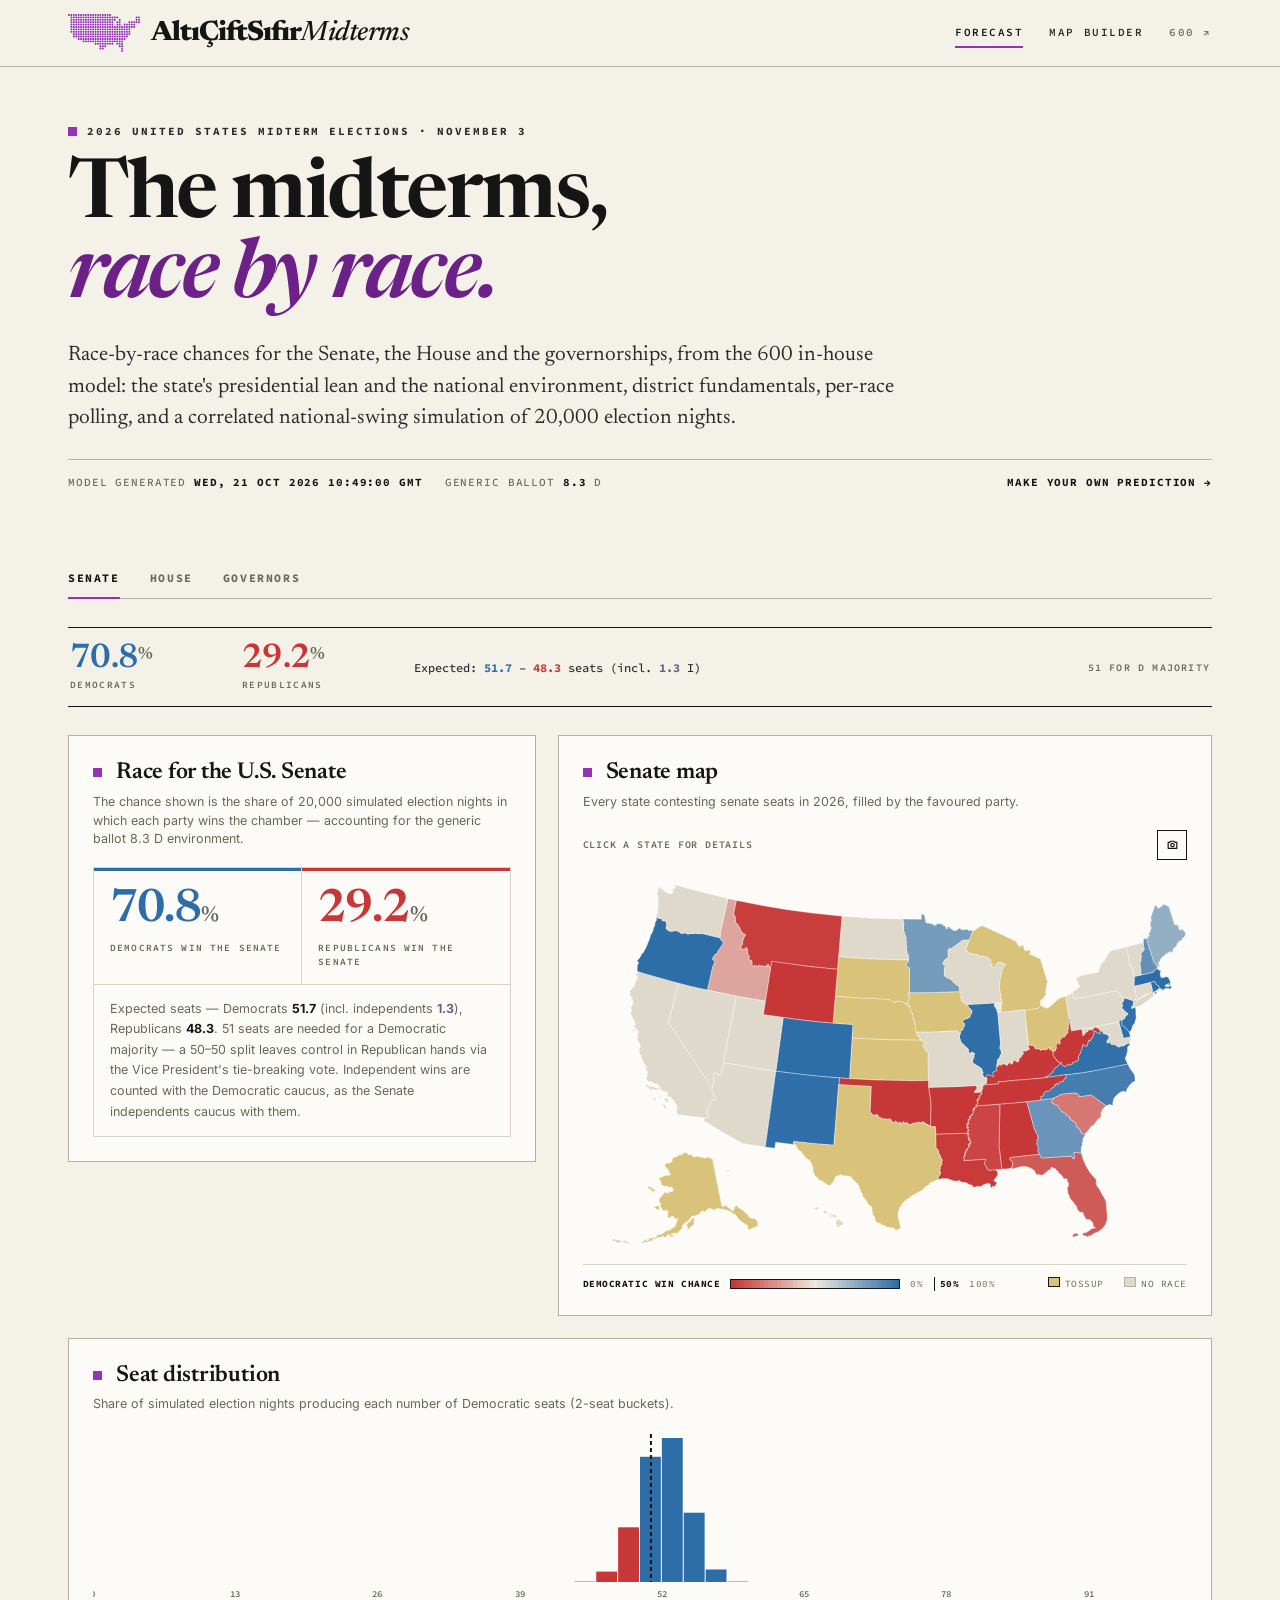
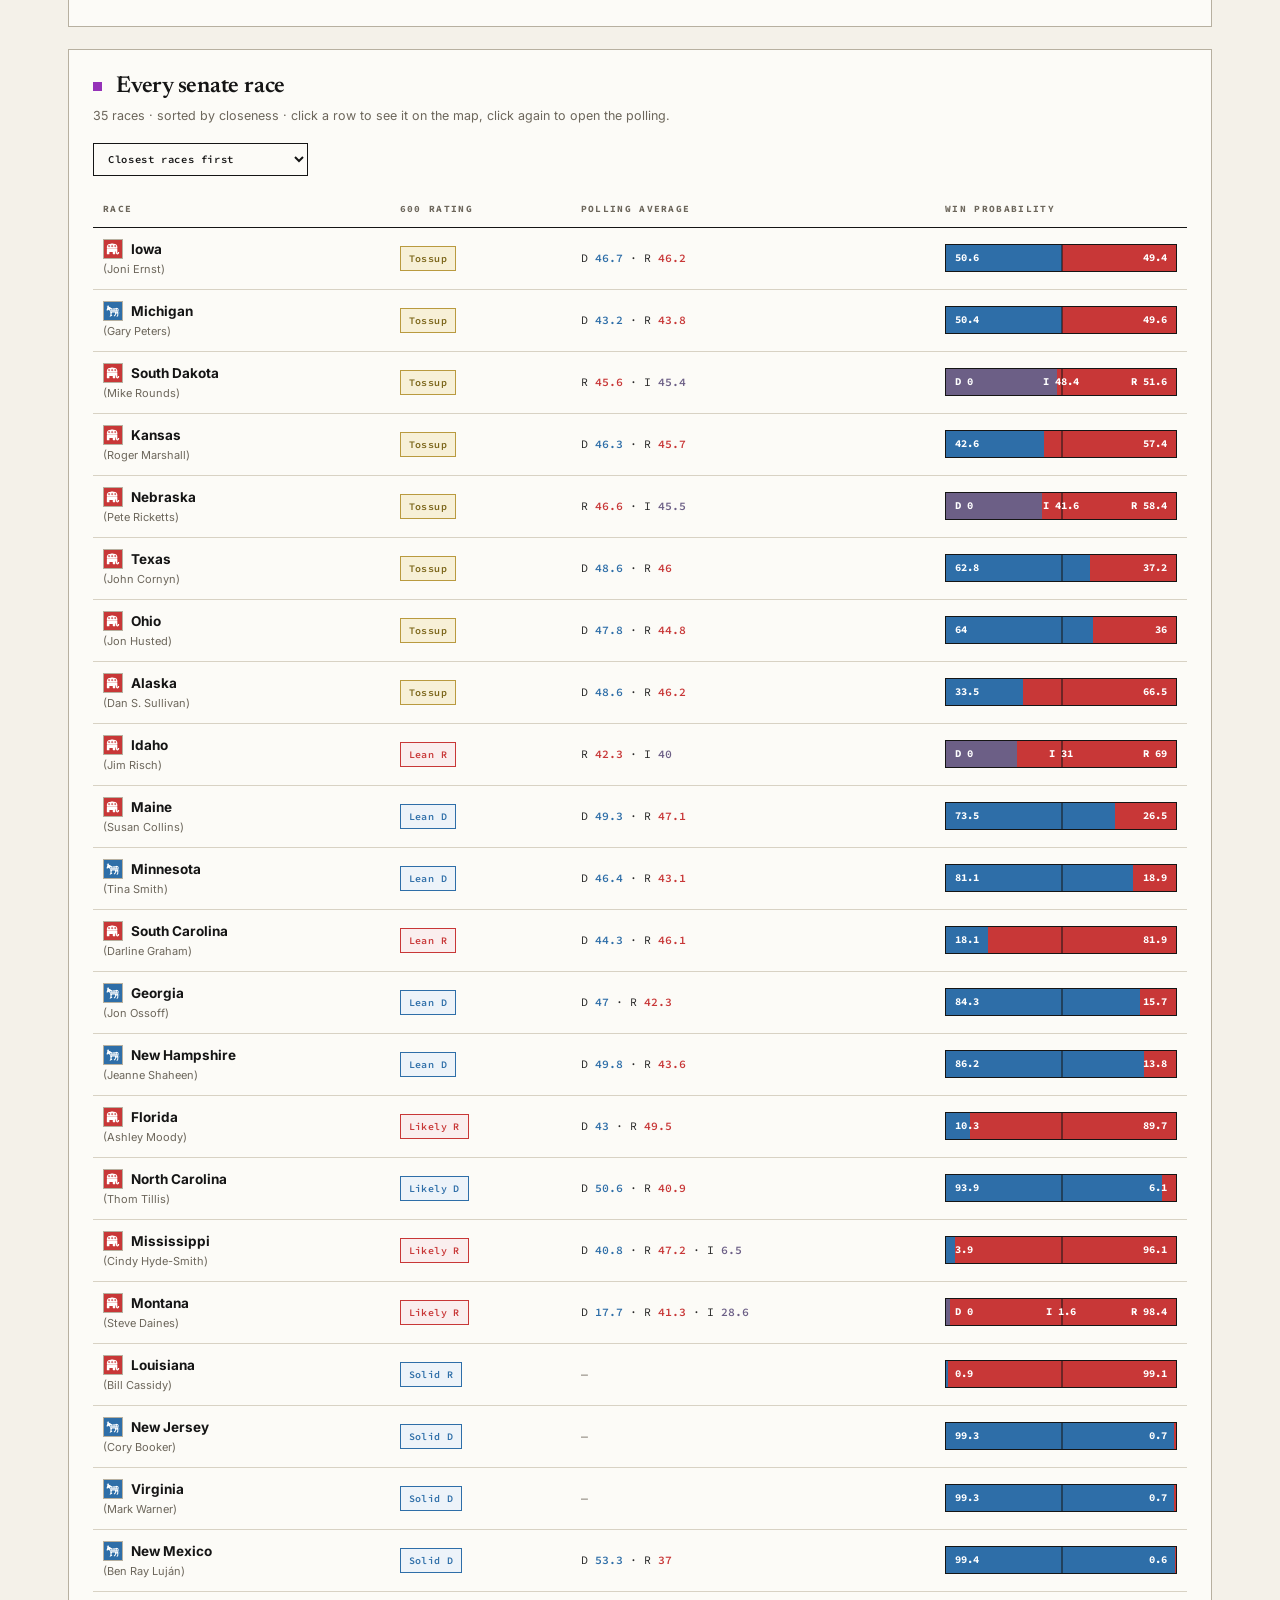
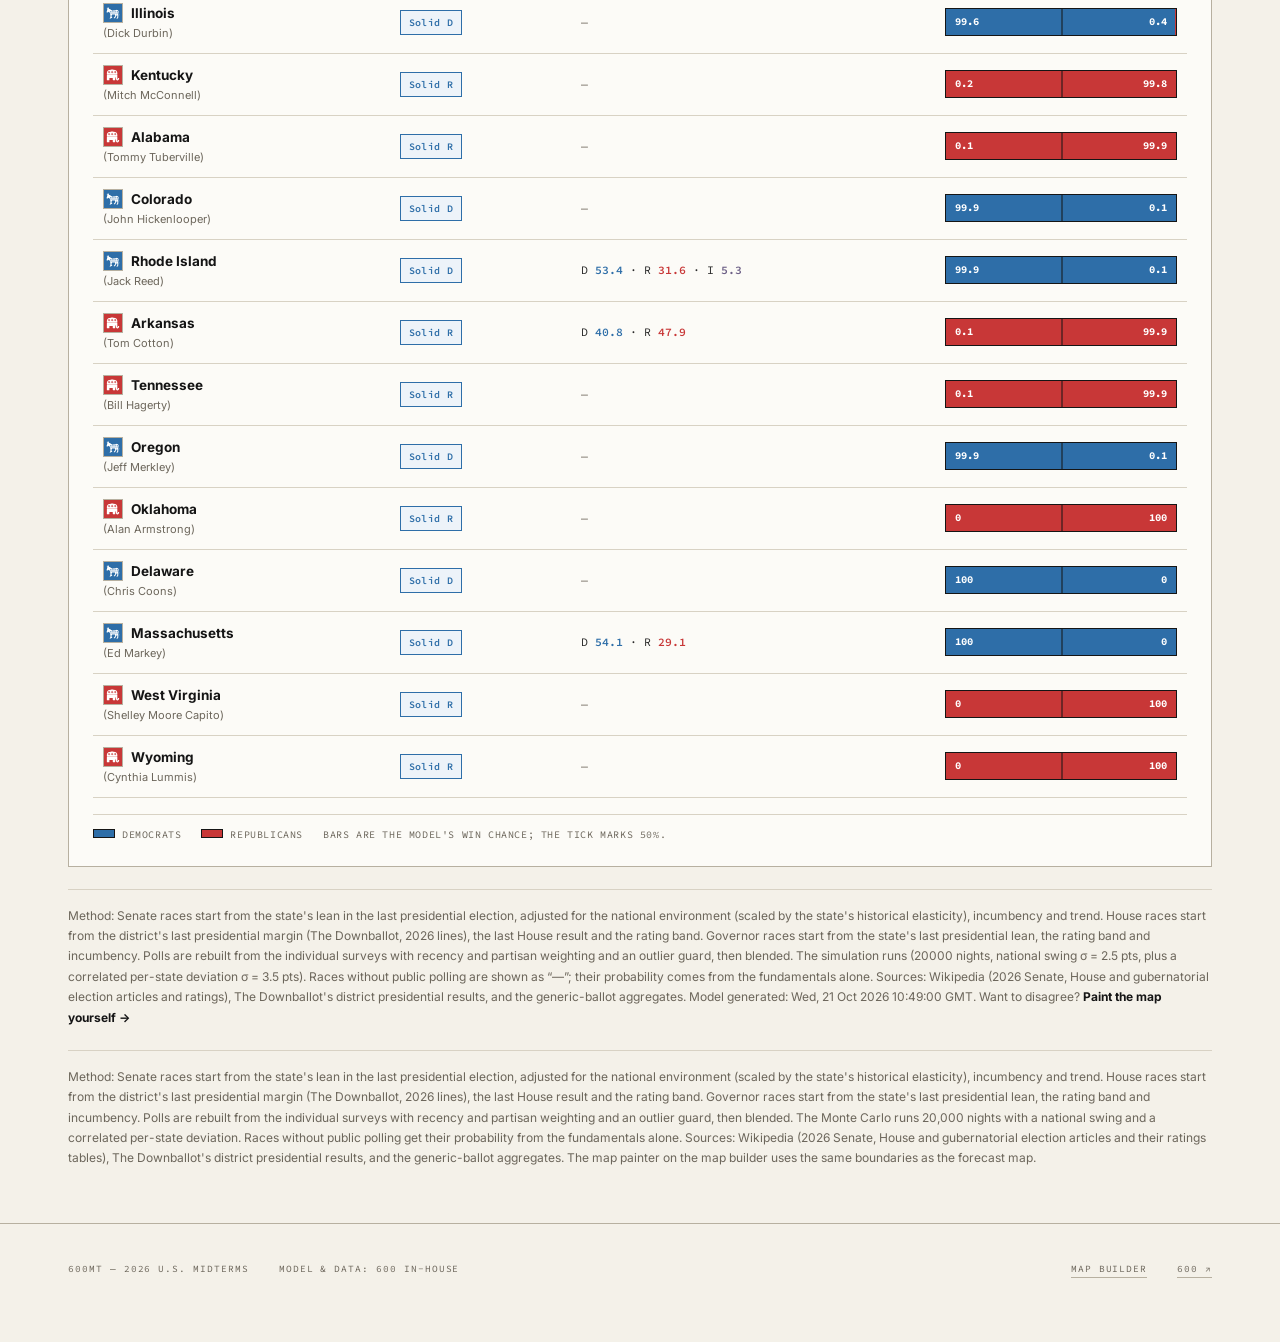
==== index.html @ 5c301237 "Governor: state presidential lean + rating band 2022/24 governor backtest MAE 12.02 -> 9.48 (2022 8." ====
<!DOCTYPE html>
<html lang="en">
<head>
  <meta charset="UTF-8">
  <meta name="viewport" content="width=device-width, initial-scale=1.0">
  <title>AltıÇiftSıfır Midterms — 2026 U.S. Forecast</title>
  <meta name="description" content="Race-by-race 2026 U.S. midterms forecast — Senate, House and governors — from the 600 in-house model. And a map you can paint yourself.">
  <link rel="icon" type="image/svg+xml" href="img/logo.svg">
  <link rel="stylesheet" href="css/site.css">
</head>
<body>
  <header class="topbar">
    <div class="shell">
      <a class="brand" href="index.html" aria-label="AltıÇiftSıfır Midterms — home">
        <img class="brand-mark" src="img/logo.svg" alt="">
        <span class="brand-word">AltıÇiftSıfır<em>Midterms</em></span>
      </a>
      <nav class="nav" aria-label="Primary">
        <a class="active" href="index.html">Forecast</a>
        <a href="map.html">Map Builder</a>
        <a class="ext" href="https://anketdelisi.github.io/600/">600 &nearr;</a>
      </nav>
    </div>
  </header>

  <main class="shell">
    <header class="masthead">
      <div class="kicker">2026 United States midterm elections &middot; November 3</div>
      <h1 class="display">The midterms,<br><em>race by race.</em></h1>
      <p class="lede">Race-by-race chances for the Senate, the House and the governorships, from the 600 in-house model: the state's presidential lean and the national environment, district fundamentals, per-race polling, and a correlated national-swing simulation of 20,000 election nights.</p>
      <div class="dateline">
        <span id="updated">Loading model&hellip;</span>
        <span>Generic ballot <b id="generic">—</b> D</span>
        <span class="spacer"></span>
        <a href="map.html"><b>Make your own prediction &rarr;</b></a>
      </div>
    </header>

    <nav class="tabs" id="tabs" aria-label="Chamber">
      <button class="tab active" data-chamber="senate">Senate</button>
      <button class="tab" data-chamber="house">House</button>
      <button class="tab" data-chamber="governor">Governors</button>
    </nav>

    <div id="pane-senate" class="pane active"></div>
    <div id="pane-house" class="pane"></div>
    <div id="pane-governor" class="pane"></div>

    <footer class="foot">
      Method: Senate races start from the state's lean in the last presidential
      election, adjusted for the national environment (scaled by the state's
      historical elasticity), incumbency and trend. House races start from the
      district's last presidential margin (The Downballot, 2026 lines), the last
      House result and the rating band. Governor races start from the state's
      last presidential lean, the rating band and incumbency. Polls are rebuilt from the individual
      surveys with recency and partisan weighting and an outlier guard, then
      blended. The Monte Carlo runs 20,000 nights with a national swing and a
      correlated per-state deviation. Races without public polling get their
      probability from the fundamentals alone. Sources: Wikipedia (2026 Senate,
      House and gubernatorial election articles and their ratings tables), The
      Downballot's district presidential results, and the generic-ballot
      aggregates. The map painter on <a href="map.html">the map builder</a> uses
      the same boundaries as the forecast map.
    </footer>
  </main>

  <footer class="footer">
    <div class="shell">
      <span>600mt &mdash; 2026 U.S. midterms</span>
      <span>Model &amp; data: 600 in-house</span>
      <span class="spacer"></span>
      <a href="map.html">Map builder</a>
      <a href="https://anketdelisi.github.io/600/">600 &nearr;</a>
    </div>
  </footer>

  <script src="js/forecast.js"></script>
</body>
</html>
---- css/site.css ----
/* ============================================================
   600mt — 2026 U.S. Midterms
   Editorial design system: paper, ink, hairline rules, serif display
   ============================================================ */
@import url('https://fonts.googleapis.com/css2?family=Newsreader:ital,opsz,wght@0,6..72,400;0,6..72,500;0,6..72,600;0,6..72,800;1,6..72,400;1,6..72,500&family=Inter:wght@400;500;600;700;800&family=Source+Code+Pro:wght@400;500;600;700&display=swap');

:root{
  --paper:#F4F1E9;
  --paper-2:#ECE8DD;
  --surface:#FCFBF7;
  --ink:#151515;
  --ink-2:#2B2B2B;
  --muted:#6C665B;
  --line:#D8D2C4;
  --line-strong:#B7B0A0;
  --brand:#9532B8;
  --brand-deep:#6C2188;
  --d:#2E6EA8;
  --r:#C83737;
  --i:#6C5F86;
  --toss:#D9C27A;
  --d1:#A3BEDB;
  --d2:#5D8FBF;
  --d3:#2E6EA8;
  --r1:#E2A9A9;
  --r2:#D27474;
  --r3:#C83737;
  --i1:#B6ABC8;
  --i2:#9284AB;
  --i3:#6C5F86;
  --serif:'Newsreader','Iowan Old Style','Palatino Linotype',Georgia,serif;
  --sans:'Inter','Helvetica Neue',Arial,sans-serif;
  --mono:'Source Code Pro','IBM Plex Mono',ui-monospace,monospace;
}

*{box-sizing:border-box}
html{-webkit-text-size-adjust:100%}
html,body{margin:0;padding:0}
body{
  background:var(--paper);
  color:var(--ink);
  font-family:var(--sans);
  font-size:15px;
  line-height:1.5;
  -webkit-font-smoothing:antialiased;
  text-rendering:optimizeLegibility;
}
::selection{background:rgba(149,50,184,0.18)}
a{color:inherit;text-decoration:none}
a:hover{color:var(--brand-deep)}
button{font-family:inherit}
img{max-width:100%}
:focus-visible{outline:2px solid var(--brand);outline-offset:2px}

.shell{max-width:1200px;margin:0 auto;padding:0 28px}
.mono{font-family:var(--mono);font-variant-numeric:tabular-nums}

/* ---------- top bar ---------- */
.topbar{
  position:sticky;top:0;z-index:60;
  background:rgba(244,241,233,0.92);
  -webkit-backdrop-filter:blur(10px);
  border-bottom:1px solid var(--line-strong);
}
.topbar .shell{display:flex;align-items:center;gap:18px;height:66px}
.brand{display:flex;align-items:center;gap:11px;min-width:0;color:var(--ink)}
.brand-mark{height:38px;width:auto;display:block;flex:none}
.brand-word{display:flex;align-items:baseline;font-family:var(--serif);font-weight:800;font-size:28px;line-height:1;letter-spacing:-0.035em;white-space:nowrap}
.brand-word em{font-style:italic;font-weight:500;letter-spacing:-0.02em;margin-left:0.02em}
.brand:hover .brand-word,.brand:hover .brand-word em{color:var(--brand-deep)}
.nav{margin-left:auto;display:flex;align-items:center;gap:26px}
.nav a{font-family:var(--mono);font-size:11px;font-weight:600;letter-spacing:0.14em;text-transform:uppercase;color:var(--ink-2);padding:6px 0;border-bottom:2px solid transparent}
.nav a:hover{color:var(--ink);border-bottom-color:var(--line-strong)}
.nav a.active{color:var(--ink);border-bottom-color:var(--brand)}
.nav .ext{color:var(--muted)}
@media (max-width:980px){
  .brand-mark{height:32px}
  .brand-word{font-size:23px}
  .nav{gap:18px}
}
@media (max-width:760px){
  .topbar .shell{height:58px;gap:10px}
  .brand{gap:0}
  .brand-mark{height:31px}
  .brand-word{display:none}
  .nav{gap:14px}
  .nav a{font-size:10px;letter-spacing:0.1em}
}
@media (max-width:430px){
  .brand-mark{height:27px}
  .nav{gap:10px}
  .nav a{font-size:9px;letter-spacing:0.05em}
}
@media (max-width:360px){
  .brand-mark{height:24px}
  .nav a{font-size:8.5px}
}

/* ---------- masthead ---------- */
.masthead{padding:56px 0 34px}
.kicker{display:flex;align-items:center;gap:10px;font-family:var(--mono);font-size:11px;font-weight:700;letter-spacing:0.18em;text-transform:uppercase;color:var(--ink-2);margin-bottom:18px}
.kicker::before{content:"";width:9px;height:9px;background:var(--brand);display:inline-block}
h1.display{
  font-family:var(--serif);font-weight:600;font-size:clamp(44px,6.4vw,84px);
  line-height:0.98;letter-spacing:-0.03em;margin:0 0 22px;max-width:1000px;
}
h1.display em{font-style:italic;color:var(--brand-deep)}
.lede{font-family:var(--serif);font-size:clamp(17px,2vw,21px);line-height:1.5;color:var(--ink-2);max-width:72ch;margin:0 0 24px}
.dateline{display:flex;flex-wrap:wrap;align-items:center;gap:10px 22px;border-top:1px solid var(--line-strong);padding-top:14px;font-family:var(--mono);font-size:11px;font-weight:500;letter-spacing:0.08em;text-transform:uppercase;color:var(--muted)}
.dateline b{color:var(--ink);font-weight:700}
.dateline .spacer{margin-left:auto}

/* ---------- tabs ---------- */
.tabs{display:flex;gap:30px;border-bottom:1px solid var(--line-strong);margin:34px 0 28px}
.tab{
  appearance:none;background:none;border:0;border-bottom:2px solid transparent;
  font-family:var(--mono);font-size:11.5px;font-weight:700;letter-spacing:0.14em;
  text-transform:uppercase;color:var(--muted);padding:13px 0 12px;cursor:pointer;
  margin-bottom:-1px;transition:color .15s ease,border-color .15s ease;
}
.tab:hover{color:var(--ink)}
.tab.active{color:var(--ink);border-bottom-color:var(--brand)}
.pane{display:none}
.pane.active{display:block}

/* ---------- cards & rules ---------- */
.card{background:var(--surface);border:1px solid var(--line-strong);padding:24px}
.card + .card{margin-top:22px}
.card-head{display:flex;align-items:flex-start;gap:14px;margin-bottom:4px}
.card-head .t{font-family:var(--serif);font-size:23px;font-weight:600;letter-spacing:-0.01em;line-height:1.15}
.card-head .bar{width:9px;height:9px;background:var(--brand);margin-top:8px;flex:none}
.card .note{color:var(--muted);font-size:12.5px;margin:6px 0 18px;max-width:80ch}
.rule{border-top:1px solid var(--line);margin:18px 0}

/* ---------- scoreline ---------- */
.statusbar{
  position:sticky;top:66px;z-index:50;
  background:var(--paper);border-top:1px solid var(--ink);border-bottom:1px solid var(--ink);
  display:grid;grid-template-columns:150px 150px minmax(0,1fr) auto;align-items:center;
  gap:22px;padding:14px 2px;margin:0 0 28px;
}
@media (max-width:820px){
  .statusbar{grid-template-columns:1fr 1fr;gap:10px 22px}
  .statusbar{top:58px}
  .statusbar .sb-maj{grid-column:1/-1}
}
.sb-seg{display:flex;flex-direction:column;gap:2px}
.sb-seg .v{font-family:var(--serif);font-size:34px;font-weight:600;line-height:1;letter-spacing:-0.02em}
.sb-seg .v .pct{font-size:18px;vertical-align:8px;color:var(--muted)}
.sb-seg .k{font-family:var(--mono);font-size:9.5px;font-weight:600;letter-spacing:0.14em;text-transform:uppercase;color:var(--muted)}
.sb-seg.d .v{color:var(--d)}
.sb-seg.r .v{color:var(--r)}
.sb-seats{font-family:var(--mono);font-size:12px;font-weight:500;color:var(--ink-2);line-height:1.6}
.sb-seats b{font-weight:700}
.sb-seats b.d{color:var(--d)}.sb-seats b.r{color:var(--r)}
.sb-maj{font-family:var(--mono);font-size:10px;font-weight:600;letter-spacing:0.12em;text-transform:uppercase;color:var(--muted);text-align:right}
@media (max-width:820px){.sb-maj{text-align:left}}

/* ---------- two-column layout ---------- */
.layout-2col{display:grid;grid-template-columns:minmax(0,5fr) minmax(0,7fr);gap:22px;align-items:start;margin-bottom:22px}
@media (max-width:900px){.layout-2col{grid-template-columns:1fr}}
.col-a,.col-b{display:flex;flex-direction:column;gap:22px}

/* ---------- win-probability cells ---------- */
.ctl{display:grid;grid-template-columns:1fr 1fr;gap:1px;background:var(--line);border:1px solid var(--line);margin:16px 0 0}
.ctl .cell{background:var(--surface);padding:16px 16px 14px;border-top:3px solid var(--line-strong)}
.ctl .cell.d{border-top-color:var(--d)}
.ctl .cell.r{border-top-color:var(--r)}
.ctl .big{font-family:var(--serif);font-size:46px;font-weight:600;line-height:1;letter-spacing:-0.02em}
.ctl .cell.d .big{color:var(--d)}
.ctl .cell.r .big{color:var(--r)}
.ctl .big .pct{font-size:22px;color:var(--muted)}
.ctl .lbl{font-family:var(--mono);font-size:9.5px;font-weight:600;letter-spacing:0.12em;text-transform:uppercase;color:var(--muted);margin-top:8px;line-height:1.5}
.ctl .line{grid-column:1/-1;background:var(--surface);padding:14px 16px;font-size:12.5px;color:var(--muted);line-height:1.65}
.ctl .line b{color:var(--ink)}

/* ---------- charts ---------- */
.chart svg{width:100%;height:170px;display:block}
.chart .axis{font-family:var(--mono);font-size:9px;font-weight:600;fill:var(--muted)}

/* ---------- tables ---------- */
table{width:100%;border-collapse:collapse}
th{font-family:var(--mono);font-size:9.5px;font-weight:700;letter-spacing:0.14em;text-transform:uppercase;color:var(--muted);text-align:left;padding:10px 10px;border-bottom:1px solid var(--ink)}
td{padding:11px 10px;border-bottom:1px solid var(--line);vertical-align:middle;font-size:13px}
tbody tr{transition:background .12s ease}
tr[data-key]{cursor:pointer}
tr[data-key]:hover td{background:var(--paper-2)}
tr.selected td{background:#F1E9F4}
.race-name b{font-size:13.5px;font-weight:700}
.race-name .inc{display:block;color:var(--muted);font-size:11px;margin-top:2px}
.party-badge{display:inline-flex;align-items:center;justify-content:center;width:20px;height:20px;margin-right:8px;vertical-align:-4px;overflow:hidden;border:1px solid var(--line-strong);background:#fff}
.party-badge img{width:100%;height:100%;object-fit:contain;display:block}
.party-badge.D{background:var(--d)}
.party-badge.R{background:var(--r)}
.party-badge.I{background:var(--i);color:#fff;font-size:8px;font-weight:800}
.party-badge.open{color:var(--muted);font-size:8px;font-weight:800}
.rating{display:inline-block;font-family:var(--mono);font-size:10px;font-weight:600;letter-spacing:0.04em;padding:4px 8px;border:1px solid var(--line-strong);white-space:nowrap;color:var(--ink-2)}
.rating.d{border-color:var(--d);color:var(--d);background:#EDF3F9}
.rating.r{border-color:var(--r);color:var(--r);background:#FAEEEE}
.rating.t{border-color:#B99A3F;color:#7A6418;background:#F7F0D7}
.rating.none{color:var(--muted);background:transparent}
.polling{font-family:var(--mono);font-size:11.5px;white-space:nowrap;color:var(--ink-2)}
.polling .none{color:var(--muted)}
.polling b.n{color:var(--d);font-weight:600}
.polling b.u{color:var(--r);font-weight:600}
.polling b.i{color:var(--i);font-weight:600}
.chance{display:flex;height:28px;border:1px solid var(--ink);position:relative;overflow:hidden;background:var(--surface)}
.chance .d{background:var(--d)}
.chance .r{background:var(--r)}
.chance .i{background:var(--i)}
.chance .tick{position:absolute;top:0;bottom:0;left:50%;width:2px;background:rgba(21,21,21,0.5);z-index:2}
.chance .lbl{position:absolute;top:50%;transform:translateY(-50%);font-family:var(--mono);font-size:10.5px;font-weight:700;color:#fff;z-index:3;padding:0 7px}
.chance .lbl.pleft{left:2px}
.chance .lbl.pright{right:2px}
.chance .lbl.pind{left:50%;transform:translate(-50%,-50%)}
.legend{display:flex;gap:20px;flex-wrap:wrap;font-family:var(--mono);font-size:10px;letter-spacing:0.06em;text-transform:uppercase;color:var(--muted);margin-top:16px;padding-top:12px;border-top:1px solid var(--line)}
.legend .sw{display:inline-block;width:22px;height:9px;border:1px solid var(--ink);margin-right:7px;vertical-align:0}
.legend .sw.d{background:var(--d)}.legend .sw.r{background:var(--r)}

/* ---------- race detail ---------- */
tr.detail-row td{background:var(--paper);border-bottom:1px solid var(--ink);padding:16px 10px}
.race-detail{padding:2px}
.race-detail.empty{font-family:var(--mono);font-size:11px;color:var(--muted);padding:10px 2px}
.rd-head{display:flex;align-items:baseline;gap:12px;flex-wrap:wrap;margin-bottom:12px}
.rd-title{font-family:var(--mono);font-size:10px;font-weight:700;letter-spacing:0.14em;text-transform:uppercase}
.rd-note{font-family:var(--mono);font-size:10px;color:var(--muted)}
.rd-graph{background:var(--surface);border:1px solid var(--line-strong);padding:10px 12px;margin-bottom:14px}
.rd-table th{padding:6px 8px;border-bottom:1px solid var(--ink)}
.rd-table td{padding:7px 8px;border-bottom:1px solid var(--line);font-size:12px;font-weight:600}
.rd-table td.num{font-family:var(--mono);font-variant-numeric:tabular-nums;text-align:right;font-weight:500}
.rd-table td.d{color:var(--d)}.rd-table td.r{color:var(--r)}

/* ---------- map (forecast) ---------- */
.mapwrap{position:relative}
.map-ctrls{display:flex;align-items:center;gap:10px;margin-bottom:12px;flex-wrap:wrap}
.map-ctrls .map-title{font-family:var(--mono);font-size:10px;font-weight:600;letter-spacing:0.08em;text-transform:uppercase;color:var(--muted)}
.map-svg{width:100%;display:block}
.map-svg .land{fill:var(--paper-2);stroke:#fff;stroke-width:0.6}
.map-svg .st{stroke:#fff;stroke-width:0.6;cursor:pointer;transition:fill .15s ease}
.map-svg .st:hover,.map-svg .st.focus{stroke:var(--ink);stroke-width:1.4}
.map-svg .dist{stroke:#fff;stroke-width:0.4;cursor:pointer;transition:fill .12s ease}
.map-svg .dist:hover,.map-svg .dist.focus{stroke:var(--ink);stroke-width:1.1}
.map-svg .sub{stroke:var(--ink);stroke-width:1;fill:none;pointer-events:none;opacity:0.45}
.map-tip{position:absolute;pointer-events:none;background:var(--ink);color:var(--paper);padding:10px 12px;font-size:12px;z-index:30;display:none;min-width:150px}
.map-tip .t{font-weight:700;font-size:12.5px;margin-bottom:4px;letter-spacing:0.01em}
.map-tip .t .cd{opacity:0.65;font-weight:500}
.map-tip .r{font-family:var(--mono);font-size:11px;margin-top:2px}
.map-tip .r .d{color:#9CC3E8}.map-tip .r .u{color:#F0A6A6}
.map-tip .m{opacity:0.7;font-size:10.5px;margin-top:3px;font-family:var(--mono)}
.map-leg{display:flex;align-items:center;gap:10px;flex-wrap:wrap;font-family:var(--mono);font-size:9.5px;letter-spacing:0.06em;text-transform:uppercase;color:var(--muted);margin-top:14px;padding-top:12px;border-top:1px solid var(--line)}
.map-leg .bar{width:170px;height:10px;border:1px solid var(--ink);display:flex;overflow:hidden}
.map-leg .bar i{display:block;height:100%}
.map-leg b{color:var(--ink)}

/* ---------- buttons ---------- */
.btn{
  appearance:none;display:inline-flex;align-items:center;gap:8px;
  background:transparent;color:var(--ink);border:1px solid var(--ink);
  font-family:var(--mono);font-size:10px;font-weight:700;letter-spacing:0.12em;
  text-transform:uppercase;padding:9px 13px;cursor:pointer;
  transition:background .12s ease,color .12s ease,border-color .12s ease,opacity .12s ease;
  white-space:nowrap;
}
.btn:hover{background:var(--ink);color:var(--paper)}
.btn:disabled{opacity:0.35;cursor:not-allowed}
.btn:disabled:hover{background:transparent;color:var(--ink)}
.btn.primary{background:var(--ink);color:var(--paper)}
.btn.primary:hover{background:var(--brand-deep);border-color:var(--brand-deep);color:#fff}
.btn.ghost{border-color:var(--line-strong)}
.btn.ghost:hover{background:var(--paper-2);border-color:var(--ink);color:var(--ink)}
.btn.sm{padding:6px 10px;font-size:9.5px}
.shot-btn{
  appearance:none;display:inline-flex;align-items:center;justify-content:center;
  width:30px;height:30px;background:transparent;border:1px solid var(--ink);color:var(--ink);
  cursor:pointer;margin-left:auto;transition:background .12s ease,color .12s ease;
}
.shot-btn:hover{background:var(--ink);color:var(--paper)}
.shot-btn svg{display:block}

/* ---------- misc ---------- */
.foot{font-size:12px;line-height:1.7;color:var(--muted);margin:22px 0 0;padding-top:16px;border-top:1px solid var(--line)}
.foot b{color:var(--ink)}
.load{text-align:center;padding:70px 0;font-family:var(--mono);font-size:11px;letter-spacing:0.12em;text-transform:uppercase;color:var(--muted)}
.select{
  font-family:var(--mono);font-size:10.5px;font-weight:600;letter-spacing:0.06em;
  padding:8px 10px;border:1px solid var(--ink);background:var(--surface);color:var(--ink);cursor:pointer;
}
.toggle-flow{display:flex;align-items:center;gap:12px;margin-bottom:16px;flex-wrap:wrap}
.footer{padding:38px 0 64px;border-top:1px solid var(--line-strong);margin-top:54px}
.footer .shell{display:flex;flex-wrap:wrap;gap:16px 30px;align-items:baseline;font-family:var(--mono);font-size:9.5px;letter-spacing:0.1em;text-transform:uppercase;color:var(--muted)}
.footer .shell .spacer{margin-left:auto}
.footer a{border-bottom:1px solid var(--line-strong);padding-bottom:1px}
.footer a:hover{border-color:var(--brand)}

/* ============================================================
   MAP BUILDER (map.html)
   ============================================================ */
.builder{display:grid;grid-template-columns:minmax(0,1fr) 350px;gap:26px;align-items:start;margin-bottom:30px}
@media (max-width:980px){.builder{grid-template-columns:1fr}}
.map-col{min-width:0}
.build-toolbar{display:flex;align-items:center;gap:10px;flex-wrap:wrap;margin-bottom:14px}
.build-toolbar .spacer{margin-left:auto}
.build-toolbar .group{display:flex;gap:8px;flex-wrap:wrap}
.map-frame{background:var(--surface);border:1px solid var(--line-strong);padding:14px;position:relative}
.map-frame svg{width:100%;display:block;touch-action:none}
.map-frame .land{fill:var(--paper-2);stroke:#fff;stroke-width:0.6}
.map-frame .region{stroke:#fff;stroke-width:0.5;cursor:crosshair;transition:opacity .1s ease}
.map-frame .region.nopaint{cursor:default;opacity:0.4}
.map-frame .region:hover{stroke:var(--ink);stroke-width:1.3}
.map-frame .dist{stroke:#fff;stroke-width:0.45;cursor:crosshair}
.map-frame .dist:hover{stroke:var(--ink);stroke-width:1.1}
.map-frame .sub{stroke:var(--ink);stroke-width:1;fill:none;pointer-events:none;opacity:0.4}
.map-frame .state-label{font-family:var(--mono);font-size:10px;font-weight:600;fill:var(--muted);pointer-events:none;letter-spacing:0.04em}
.map-frame .tip{
  position:absolute;pointer-events:none;background:var(--ink);color:var(--paper);
  padding:9px 11px;font-size:11.5px;z-index:30;display:none;max-width:260px;line-height:1.4;
}
.map-frame .tip .t{font-weight:700;font-size:12px}
.map-frame .tip .m{font-family:var(--mono);font-size:10px;opacity:0.75;margin-top:3px}
.zoombar{display:flex;align-items:center;gap:12px;margin:12px 2px 0;font-family:var(--mono);font-size:10px;letter-spacing:0.1em;text-transform:uppercase;color:var(--muted)}
.zoombar b{color:var(--ink)}
.hint{font-family:var(--mono);font-size:9.5px;letter-spacing:0.06em;color:var(--muted);margin-top:12px;line-height:1.9}
.hint kbd{font-family:var(--mono);border:1px solid var(--line-strong);padding:1px 5px;font-size:9px;color:var(--ink-2);background:var(--surface)}

/* sidebar */
.side{position:sticky;top:84px;display:flex;flex-direction:column;gap:18px}
@media (max-width:980px){.side{position:static}}
.panel{background:var(--surface);border:1px solid var(--line-strong);padding:18px}
.panel .pk{font-family:var(--mono);font-size:9.5px;font-weight:700;letter-spacing:0.16em;text-transform:uppercase;color:var(--muted);margin-bottom:12px;display:flex;align-items:center;gap:8px}
.panel .pk::before{content:"";width:7px;height:7px;background:var(--brand)}
.palette{display:flex;flex-direction:column;gap:12px}
.prow{display:grid;grid-template-columns:86px repeat(3,1fr);gap:7px;align-items:center}
.prow .plabel{font-family:var(--mono);font-size:9.5px;font-weight:700;letter-spacing:0.08em;text-transform:uppercase;color:var(--ink-2)}
.swatch{
  appearance:none;height:30px;border:1px solid var(--ink);background:var(--c);
  cursor:pointer;position:relative;transition:transform .1s ease;
}
.swatch:hover{transform:translateY(-1px)}
.swatch[aria-pressed="true"]{outline:2px solid var(--brand);outline-offset:2px}
.swatch small{position:absolute;bottom:-1px;right:2px;font-family:var(--mono);font-size:7.5px;font-weight:700;color:rgba(21,21,21,0.55)}
.prow.special{grid-template-columns:86px 1fr 1fr}
.prow.special .swatch{height:28px}

/* tally */
.tally .numbers{display:grid;grid-template-columns:1fr 1fr 1fr;gap:1px;background:var(--line);border:1px solid var(--line);margin-bottom:14px}
.tally .numbers .n{background:var(--surface);padding:12px 10px 10px}
.tally .numbers .n .v{font-family:var(--serif);font-size:38px;font-weight:600;line-height:1;letter-spacing:-0.02em}
.tally .numbers .n .k{font-family:var(--mono);font-size:8.5px;font-weight:600;letter-spacing:0.12em;text-transform:uppercase;color:var(--muted);margin-top:6px}
.tally .numbers .n.d .v{color:var(--d)}
.tally .numbers .n.r .v{color:var(--r)}
.tally .numbers .n.i .v{color:var(--i)}
.majority{height:16px;border:1px solid var(--ink);display:flex;position:relative;overflow:hidden;background:var(--paper-2);margin-bottom:10px}
.majority i{display:block;height:100%}
.majority .tick{position:absolute;top:-1px;bottom:-1px;width:2px;background:var(--ink);z-index:2}
.tally .meta{display:flex;justify-content:space-between;gap:10px;font-family:var(--mono);font-size:9.5px;letter-spacing:0.06em;text-transform:uppercase;color:var(--muted);line-height:1.7}
.tally .meta b{color:var(--ink)}
.tally .chamber-line{margin-top:12px;padding-top:10px;border-top:1px solid var(--line);font-size:11.5px;color:var(--muted);line-height:1.65}
.tally .chamber-line b{color:var(--ink)}
.tally .chamber-line .d{color:var(--d);font-weight:700}
.tally .chamber-line .r{color:var(--r);font-weight:700}
.tally .chamber-line .i{color:var(--i);font-weight:700}

/* legend chips in builder */
.chips{display:flex;flex-wrap:wrap;gap:8px 14px;font-family:var(--mono);font-size:9px;letter-spacing:0.06em;text-transform:uppercase;color:var(--muted);margin-top:12px}
.chips span{display:inline-flex;align-items:center;gap:6px}
.chips i{width:10px;height:10px;border:1px solid var(--ink);display:inline-block;background:var(--c)}

/* toast */
.toast{
  position:fixed;left:50%;bottom:26px;transform:translateX(-50%) translateY(10px);
  background:var(--ink);color:var(--paper);font-family:var(--mono);font-size:10px;
  letter-spacing:0.08em;text-transform:uppercase;padding:10px 16px;opacity:0;
  pointer-events:none;transition:opacity .2s ease,transform .2s ease;z-index:100;
}
.toast.on{opacity:1;transform:translateX(-50%)}
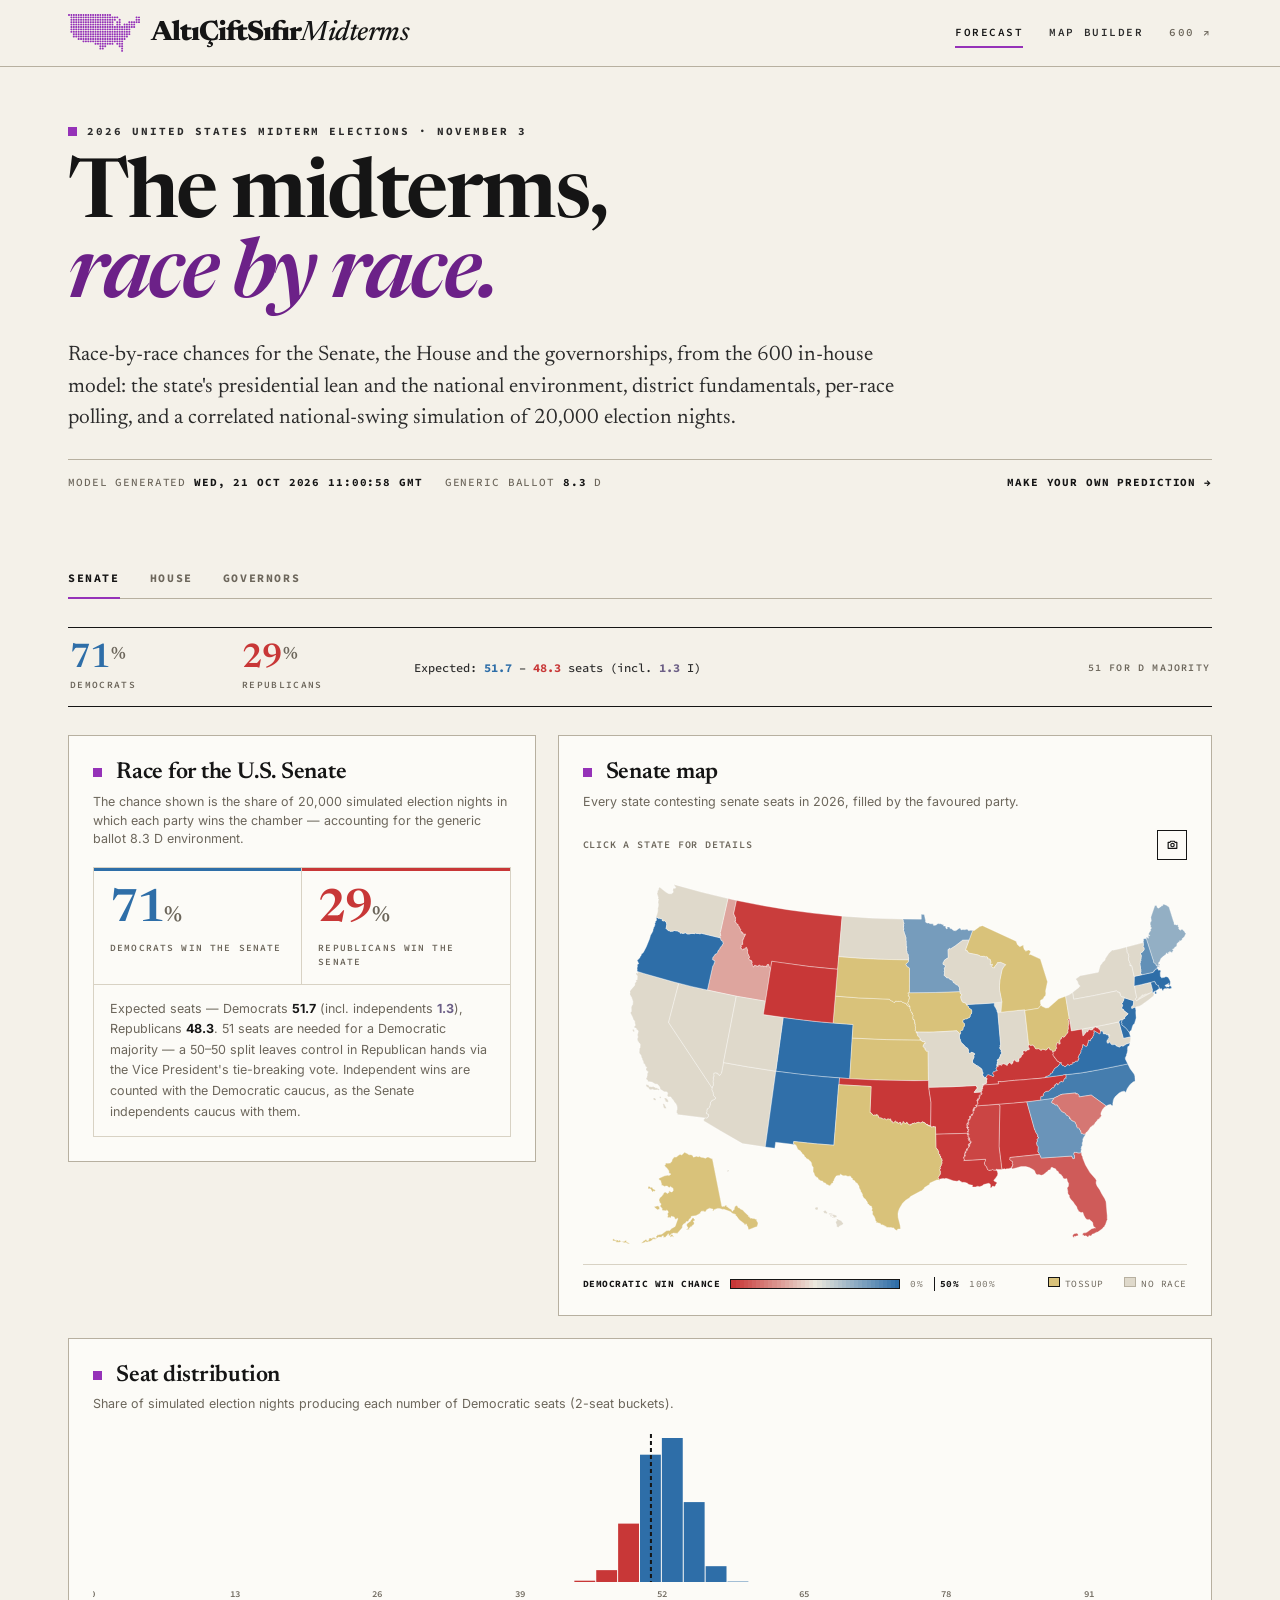
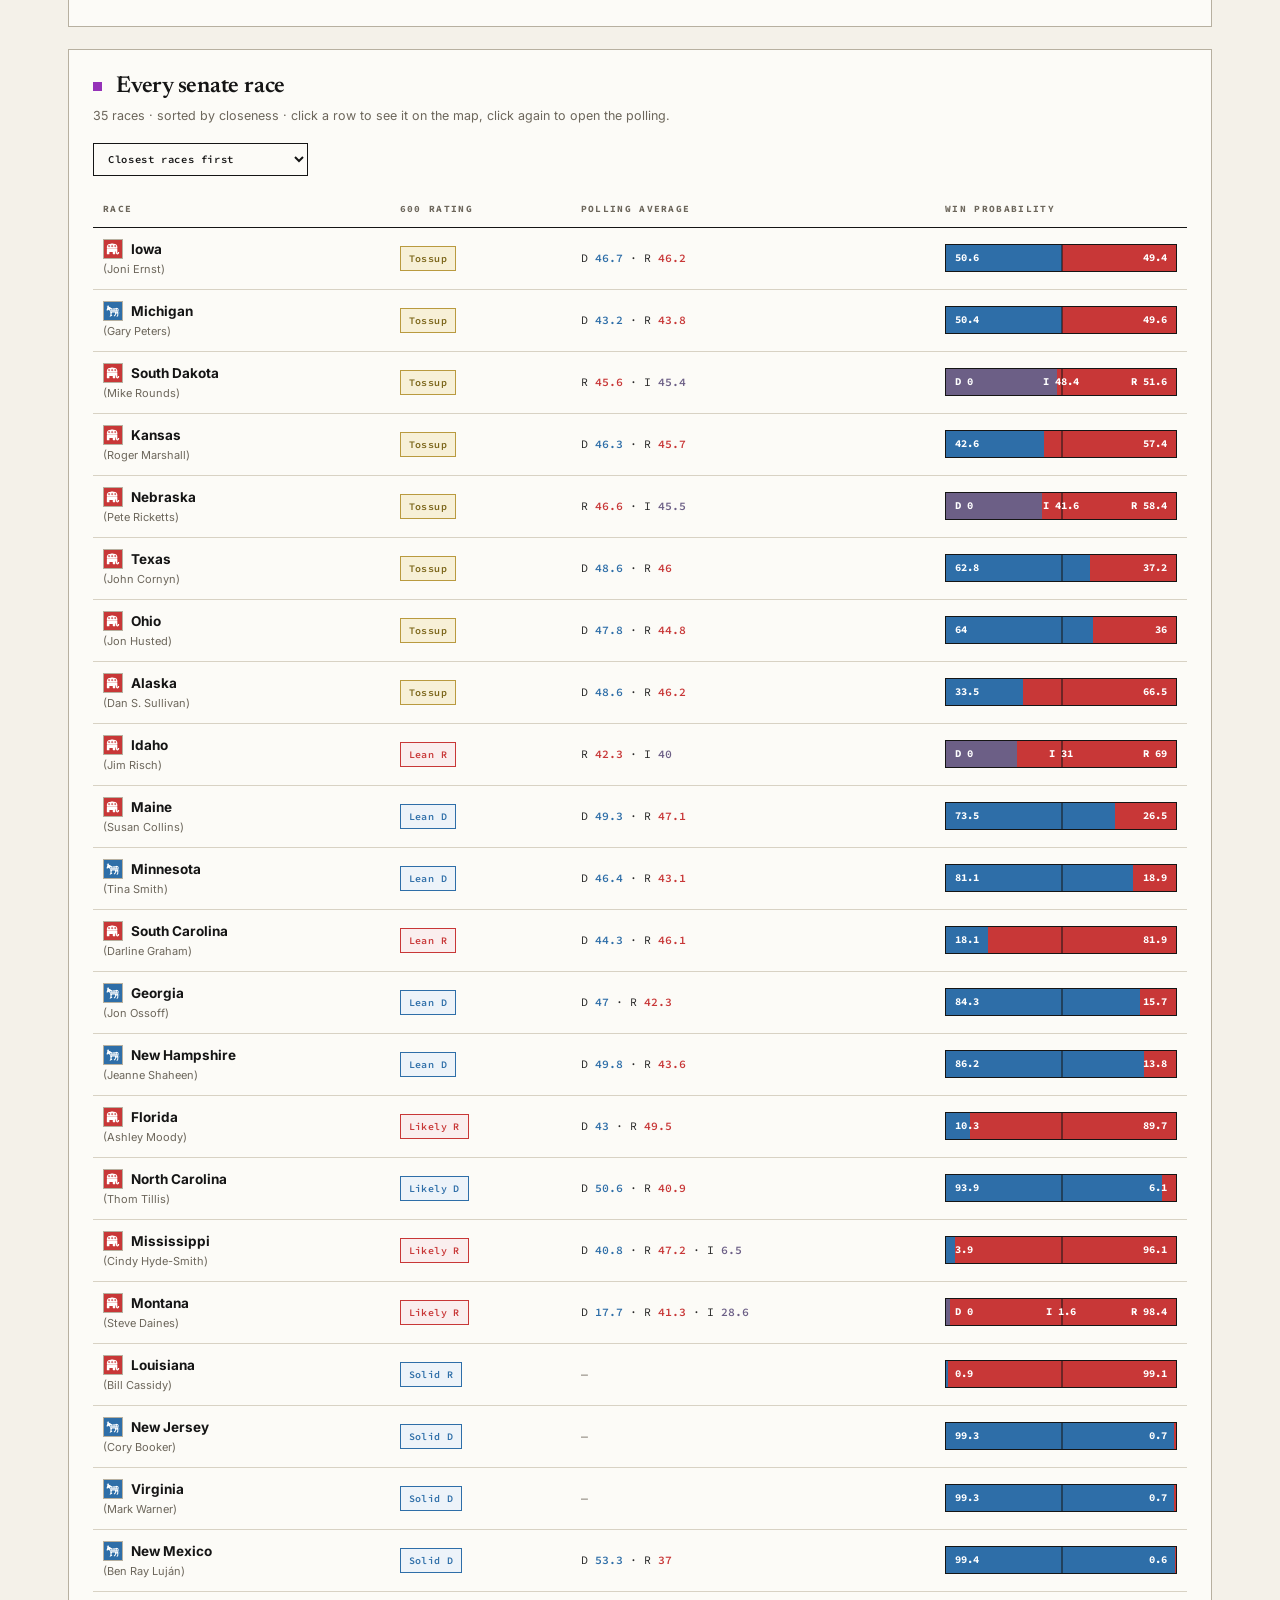
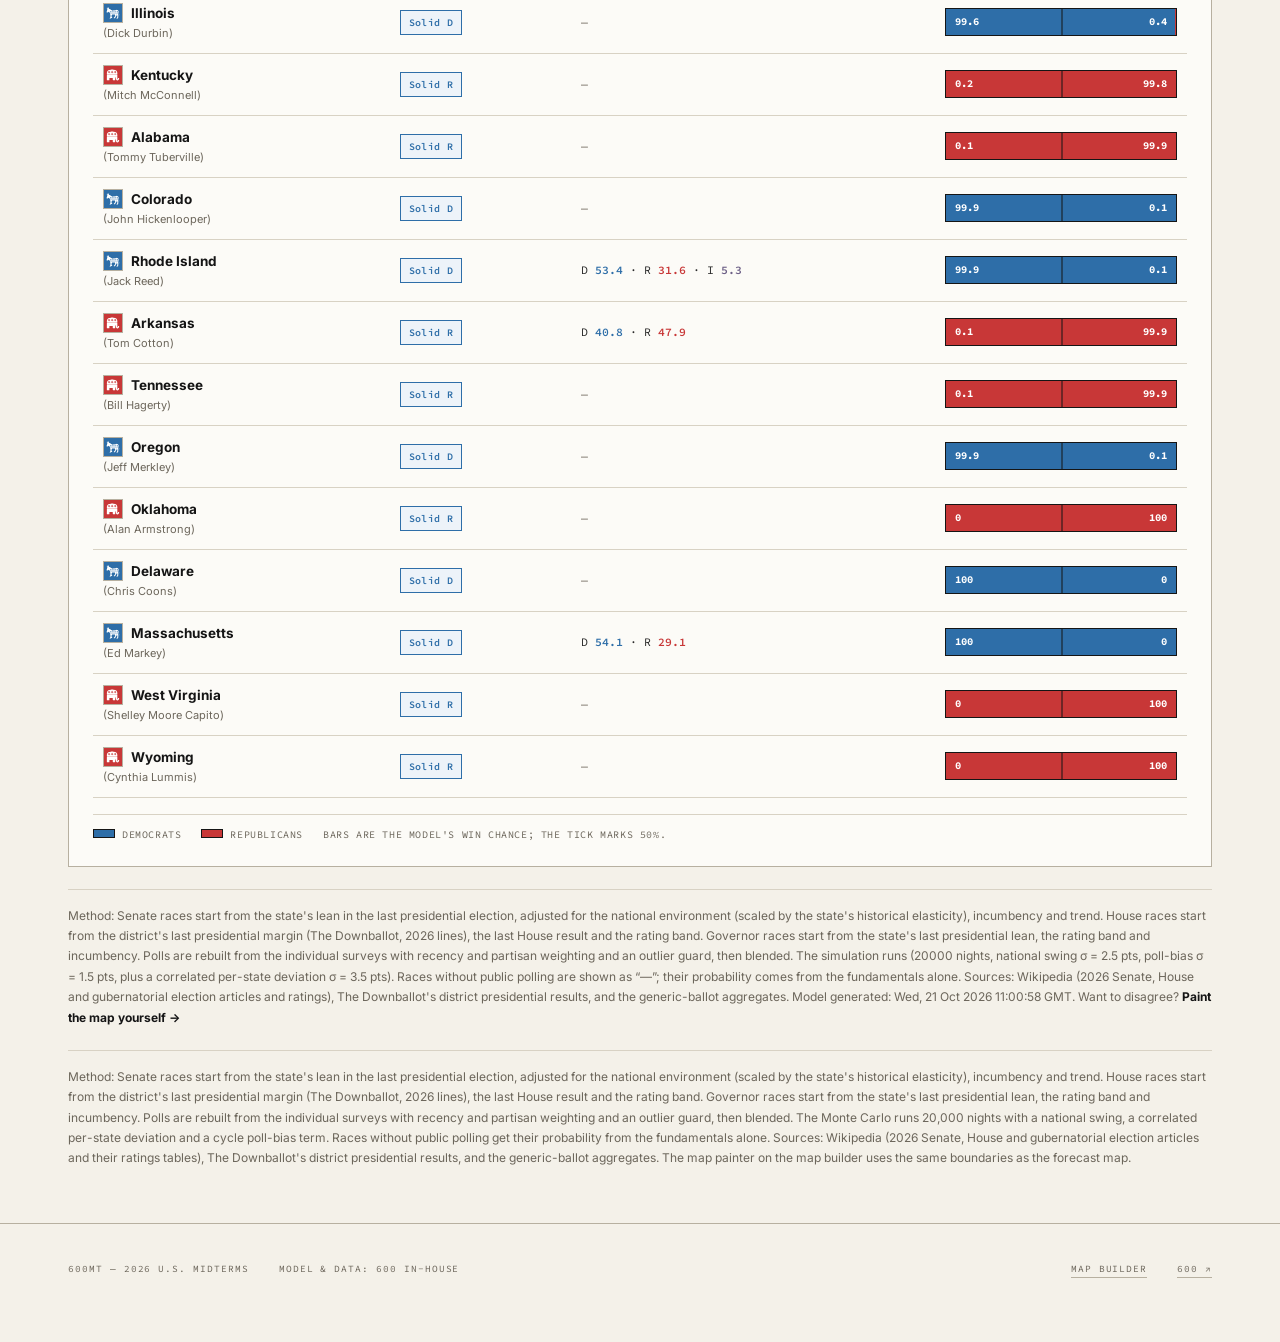
==== commit 96349fbd: "Uncertainty: add a cycle poll-bias term One extra national draw per simulated night (sigma 1.5) capt" ====
--- a/index.html
+++ b/index.html
@@ -54,9 +54,9 @@
       House result and the rating band. Governor races start from the state's
       last presidential lean, the rating band and incumbency. Polls are rebuilt from the individual
       surveys with recency and partisan weighting and an outlier guard, then
-      blended. The Monte Carlo runs 20,000 nights with a national swing and a
-      correlated per-state deviation. Races without public polling get their
-      probability from the fundamentals alone. Sources: Wikipedia (2026 Senate,
+      blended. The Monte Carlo runs 20,000 nights with a national swing, a
+      correlated per-state deviation and a cycle poll-bias term. Races without
+      public polling get their probability from the fundamentals alone. Sources: Wikipedia (2026 Senate,
       House and gubernatorial election articles and their ratings tables), The
       Downballot's district presidential results, and the generic-ballot
       aggregates. The map painter on <a href="map.html">the map builder</a> uses
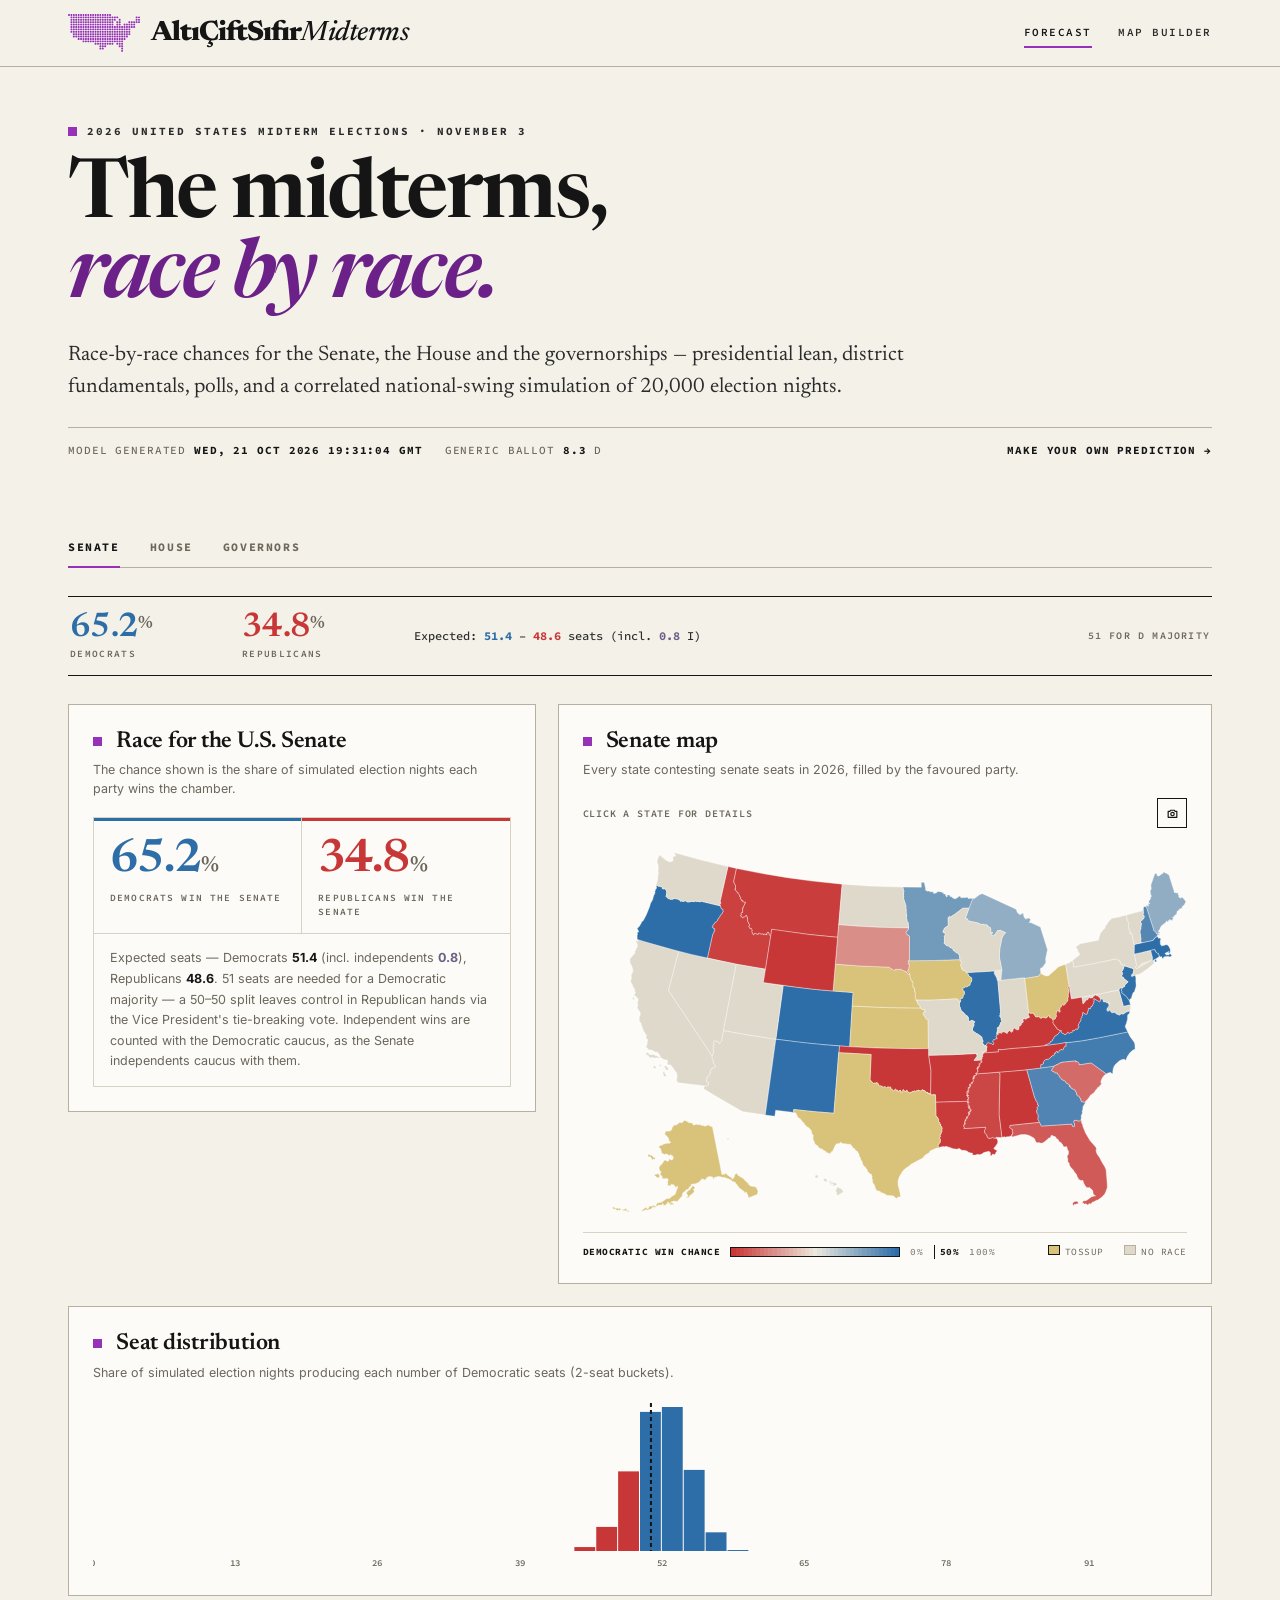
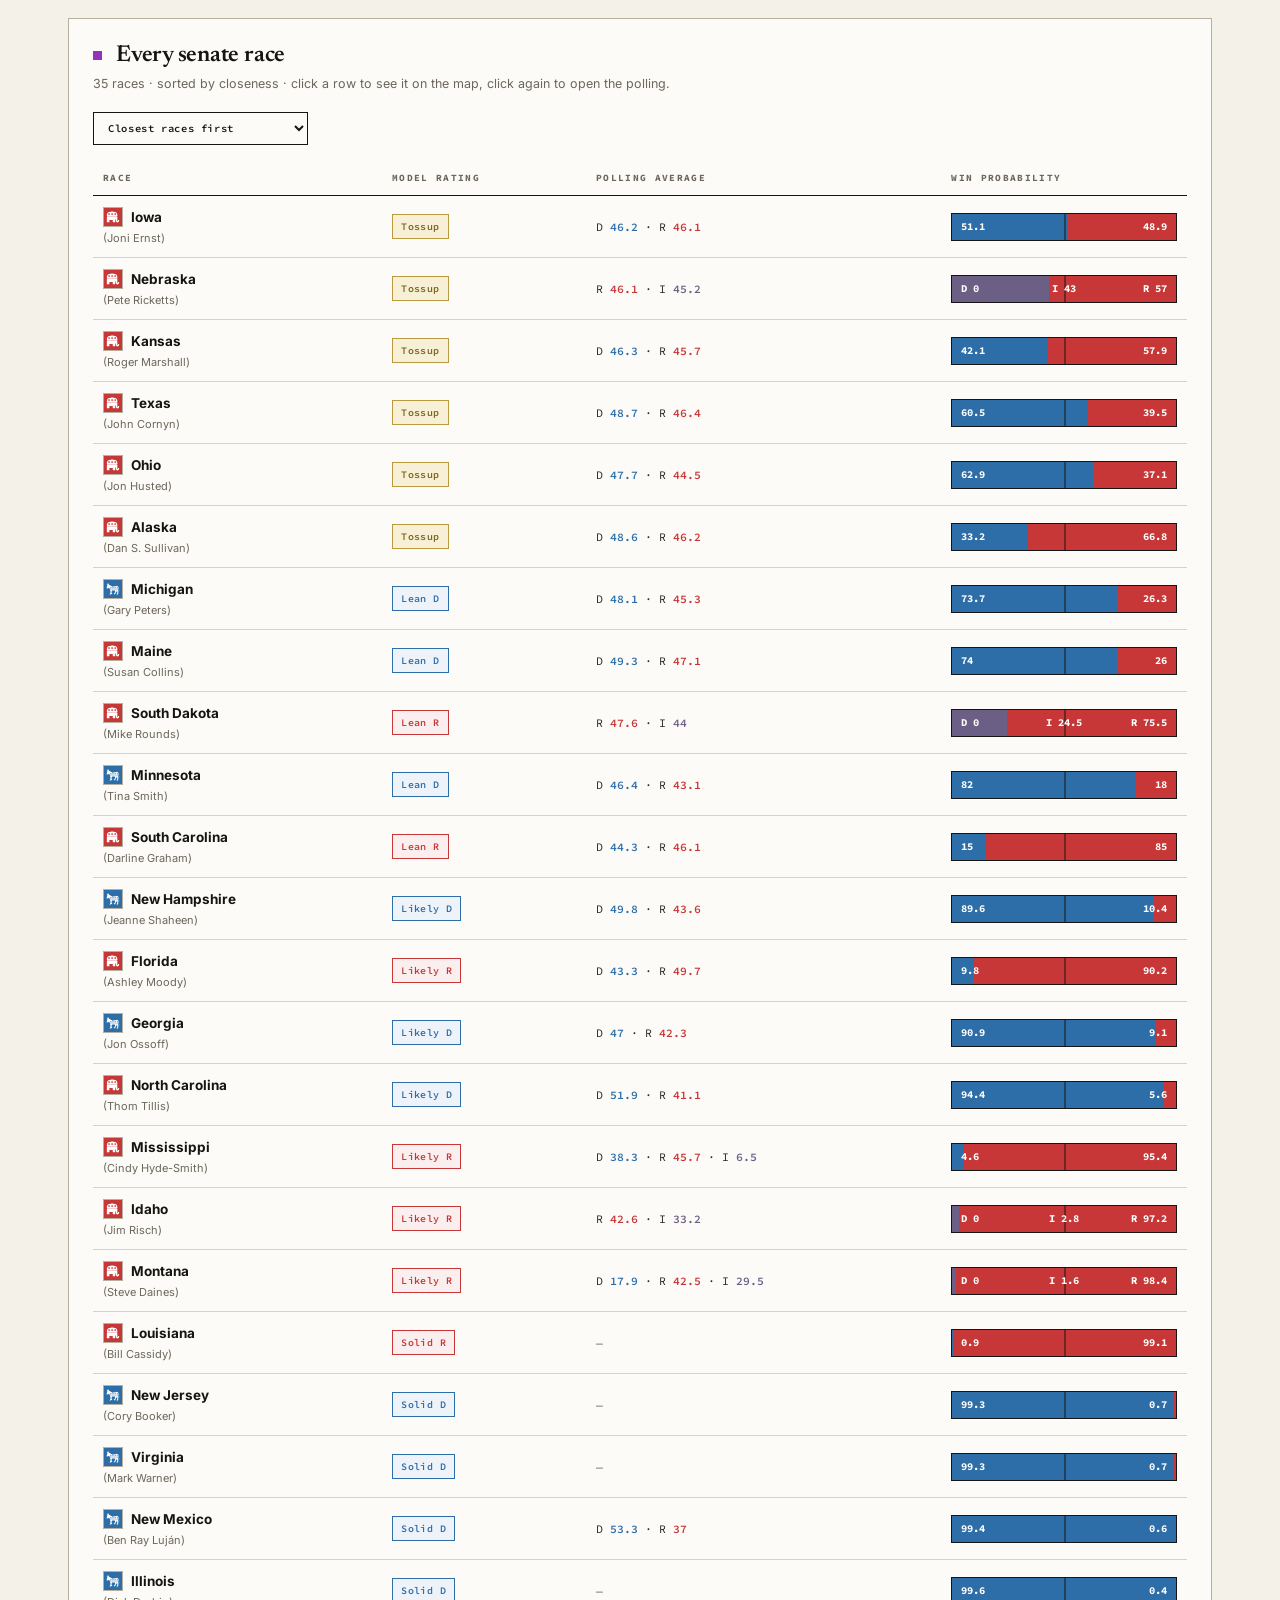
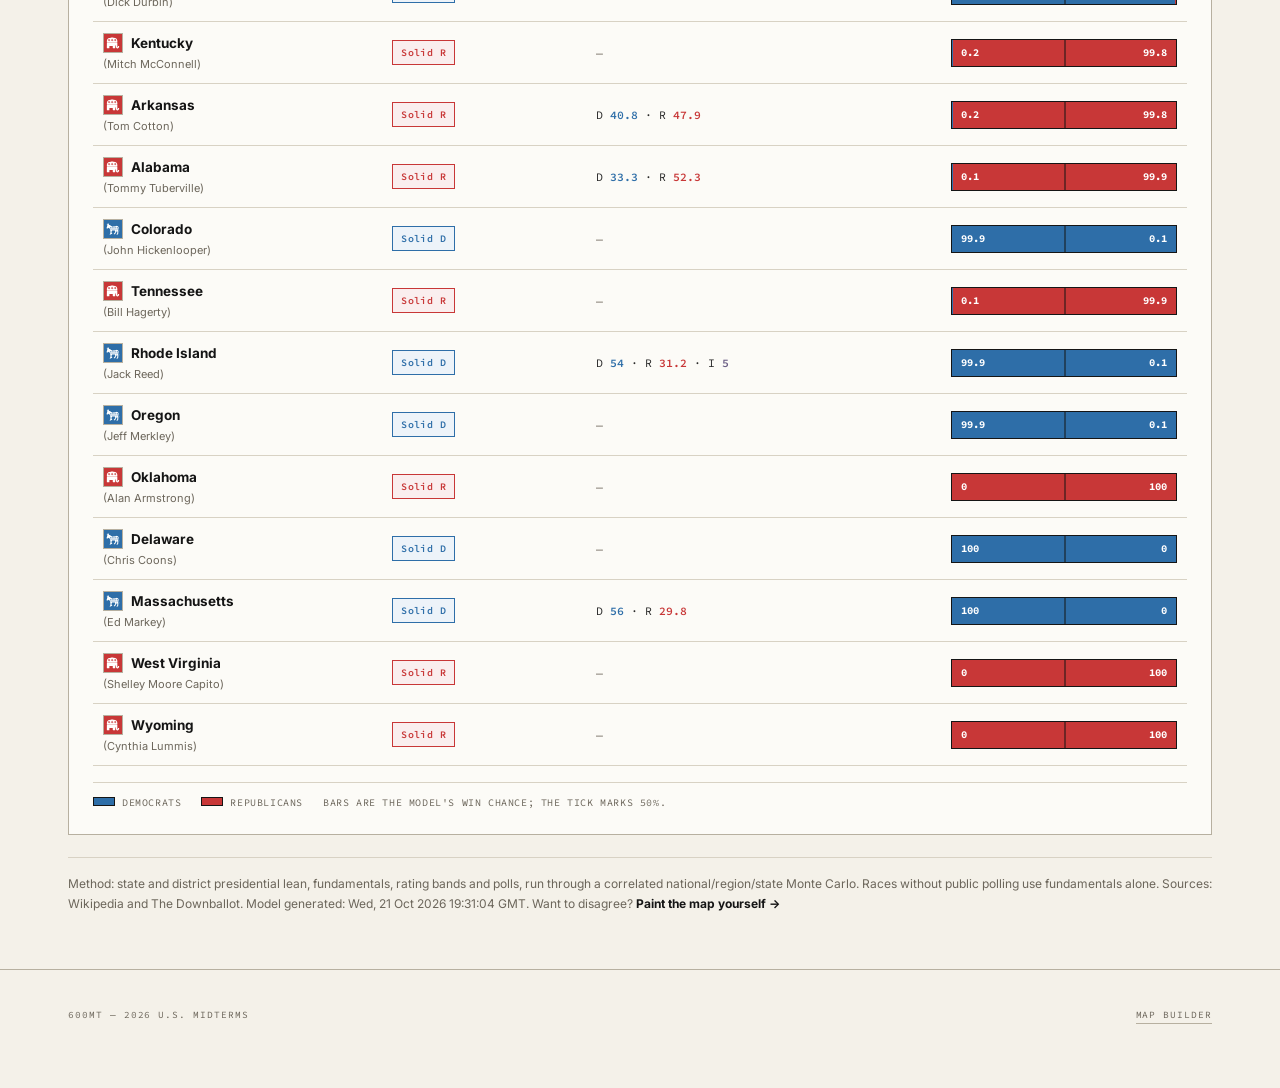
==== commit 7f65431a: "Trim redundant site copy and remove 600 link" ====
--- a/index.html
+++ b/index.html
@@ -4,7 +4,7 @@
   <meta charset="UTF-8">
   <meta name="viewport" content="width=device-width, initial-scale=1.0">
   <title>AltıÇiftSıfır Midterms — 2026 U.S. Forecast</title>
-  <meta name="description" content="Race-by-race 2026 U.S. midterms forecast — Senate, House and governors — from the 600 in-house model. And a map you can paint yourself.">
+  <meta name="description" content="Race-by-race 2026 U.S. midterms forecast — Senate, House and governors — and a map you can paint yourself.">
   <link rel="icon" type="image/svg+xml" href="img/logo.svg">
   <link rel="stylesheet" href="css/site.css">
 </head>
@@ -18,7 +18,6 @@
       <nav class="nav" aria-label="Primary">
         <a class="active" href="index.html">Forecast</a>
         <a href="map.html">Map Builder</a>
-        <a class="ext" href="https://anketdelisi.github.io/600/">600 &nearr;</a>
       </nav>
     </div>
   </header>
@@ -27,7 +26,7 @@
     <header class="masthead">
       <div class="kicker">2026 United States midterm elections &middot; November 3</div>
       <h1 class="display">The midterms,<br><em>race by race.</em></h1>
-      <p class="lede">Race-by-race chances for the Senate, the House and the governorships, from the 600 in-house model: the state's presidential lean and the national environment, district fundamentals, per-race polling, and a correlated national-swing simulation of 20,000 election nights.</p>
+      <p class="lede">Race-by-race chances for the Senate, the House and the governorships — presidential lean, district fundamentals, polls, and a correlated national-swing simulation of 20,000 election nights.</p>
       <div class="dateline">
         <span id="updated">Loading model&hellip;</span>
         <span>Generic ballot <b id="generic">—</b> D</span>
@@ -46,31 +45,13 @@
     <div id="pane-house" class="pane"></div>
     <div id="pane-governor" class="pane"></div>
 
-    <footer class="foot">
-      Method: Senate races start from the state's lean in the last presidential
-      election, adjusted for the national environment (scaled by the state's
-      historical elasticity), incumbency and trend. House races start from the
-      district's last presidential margin (The Downballot, 2026 lines), the last
-      House result and the rating band. Governor races start from the state's
-      last presidential lean, the rating band and incumbency. Polls are rebuilt from the individual
-      surveys with recency and partisan weighting and an outlier guard, then
-      blended. The Monte Carlo runs 20,000 nights with a national swing, a
-      correlated per-state deviation and a cycle poll-bias term. Races without
-      public polling get their probability from the fundamentals alone. Sources: Wikipedia (2026 Senate,
-      House and gubernatorial election articles and their ratings tables), The
-      Downballot's district presidential results, and the generic-ballot
-      aggregates. The map painter on <a href="map.html">the map builder</a> uses
-      the same boundaries as the forecast map.
-    </footer>
   </main>
 
   <footer class="footer">
     <div class="shell">
       <span>600mt &mdash; 2026 U.S. midterms</span>
-      <span>Model &amp; data: 600 in-house</span>
       <span class="spacer"></span>
       <a href="map.html">Map builder</a>
-      <a href="https://anketdelisi.github.io/600/">600 &nearr;</a>
     </div>
   </footer>
 
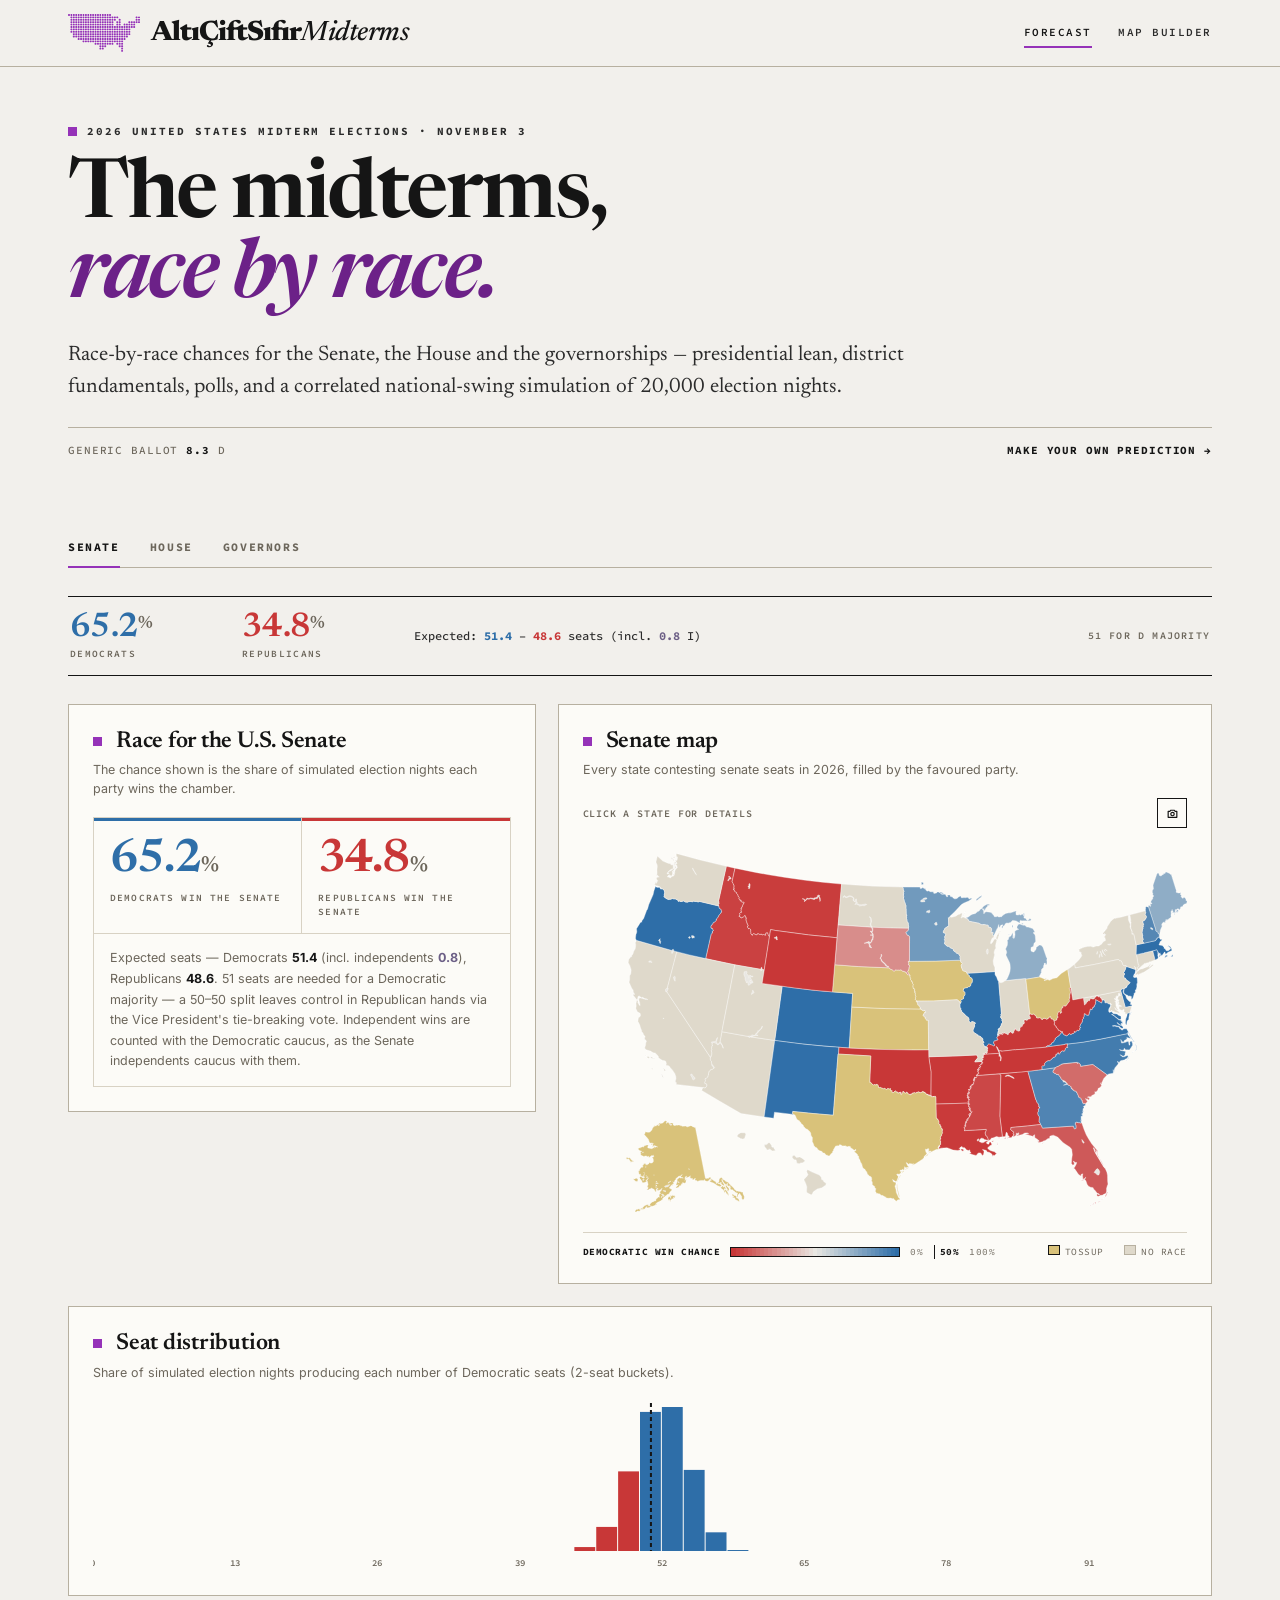
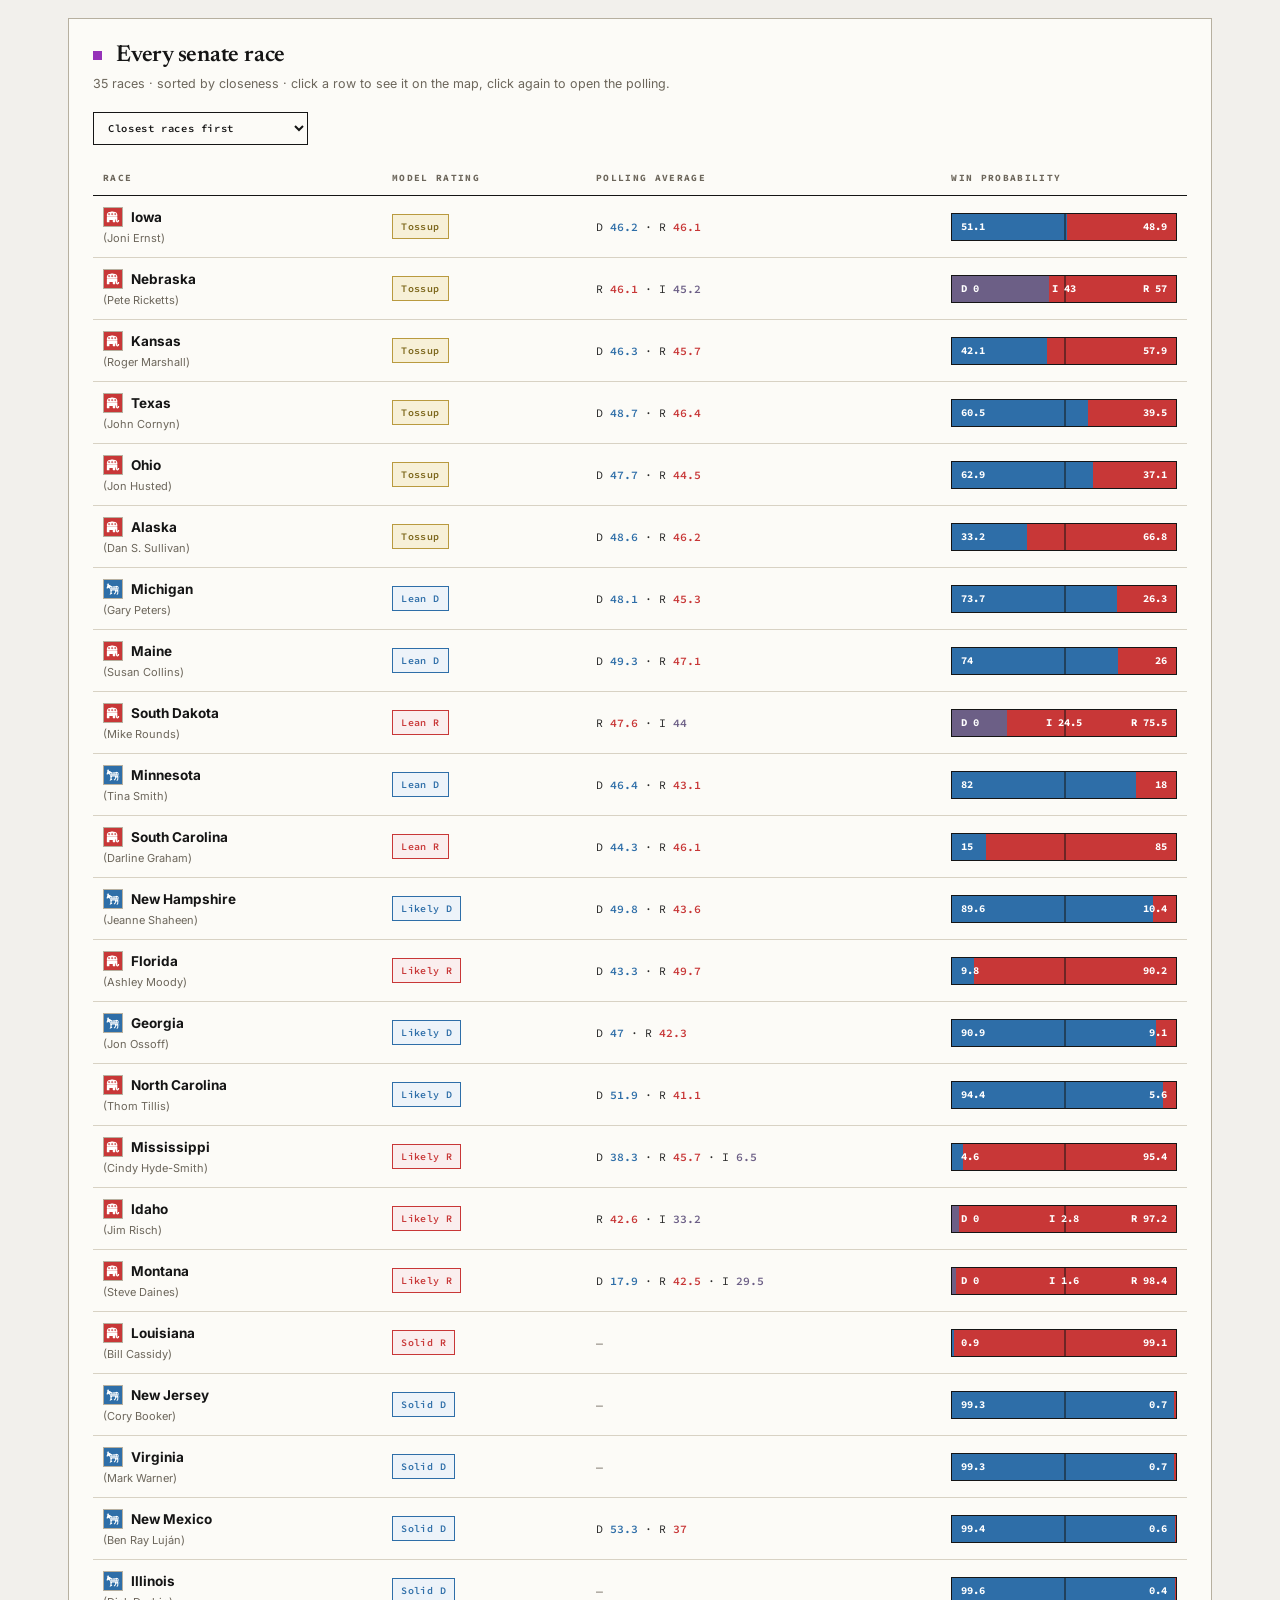
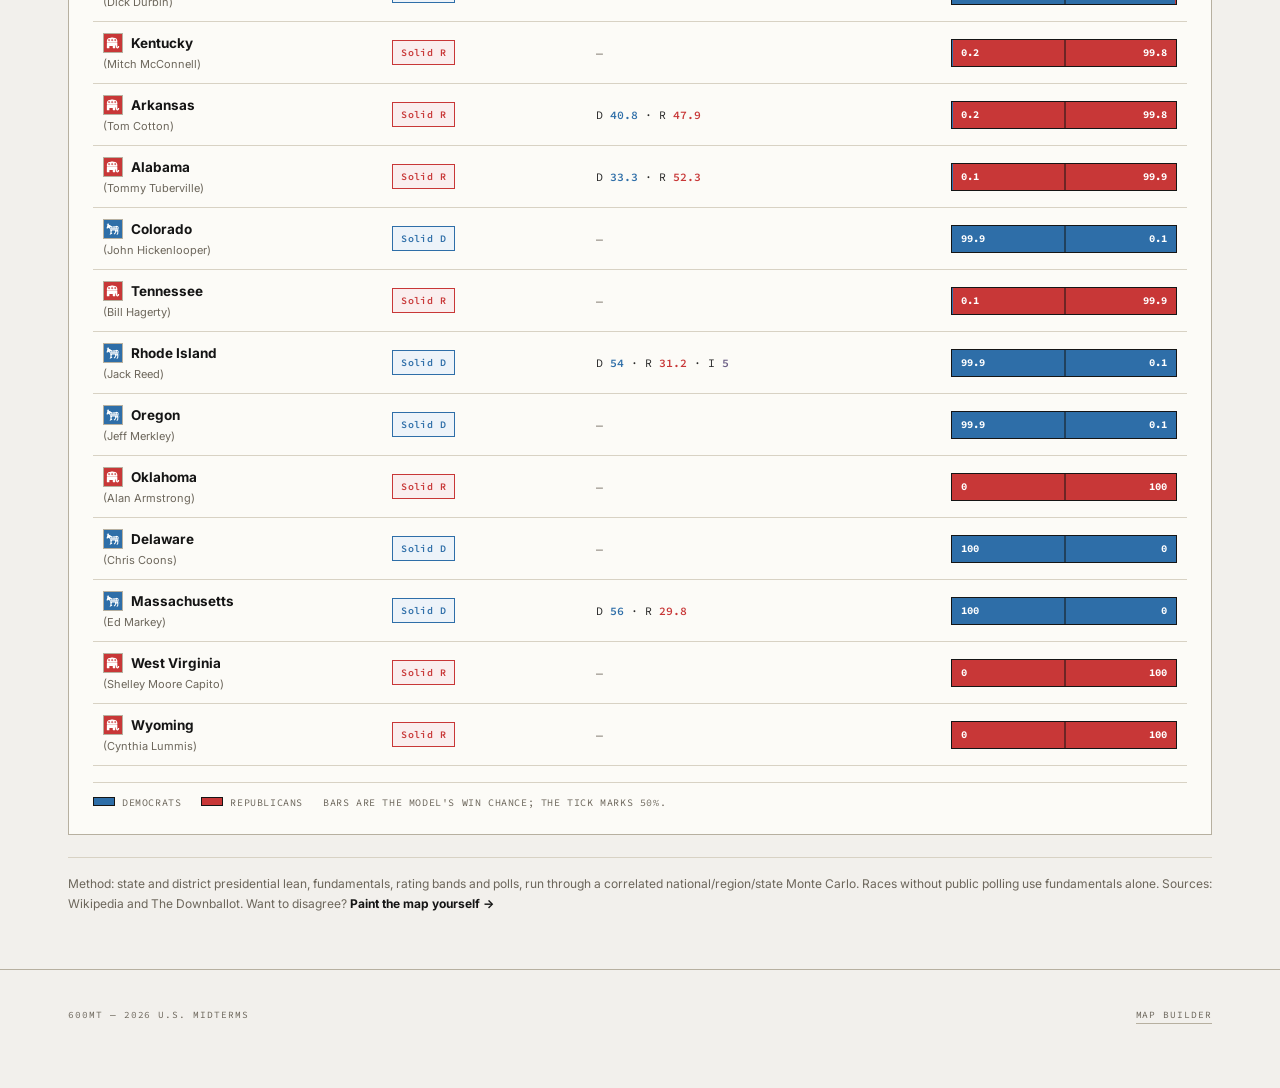
==== commit fbed7c17: "Try new paper background; remove generated timestamps" ====
--- a/index.html
+++ b/index.html
@@ -28,7 +28,6 @@
       <h1 class="display">The midterms,<br><em>race by race.</em></h1>
       <p class="lede">Race-by-race chances for the Senate, the House and the governorships — presidential lean, district fundamentals, polls, and a correlated national-swing simulation of 20,000 election nights.</p>
       <div class="dateline">
-        <span id="updated">Loading model&hellip;</span>
         <span>Generic ballot <b id="generic">—</b> D</span>
         <span class="spacer"></span>
         <a href="map.html"><b>Make your own prediction &rarr;</b></a>
--- a/css/site.css
+++ b/css/site.css
@@ -5,8 +5,8 @@
 @import url('https://fonts.googleapis.com/css2?family=Newsreader:ital,opsz,wght@0,6..72,400;0,6..72,500;0,6..72,600;0,6..72,800;1,6..72,400;1,6..72,500&family=Inter:wght@400;500;600;700;800&family=Source+Code+Pro:wght@400;500;600;700&display=swap');
 
 :root{
-  --paper:#F4F1E9;
-  --paper-2:#ECE8DD;
+  --paper:#F2F0EC;
+  --paper-2:#E9E7E2;
   --surface:#FCFBF7;
   --ink:#151515;
   --ink-2:#2B2B2B;
@@ -58,7 +58,7 @@
 /* ---------- top bar ---------- */
 .topbar{
   position:sticky;top:0;z-index:60;
-  background:rgba(244,241,233,0.92);
+  background:rgba(242,240,236,0.92);
   -webkit-backdrop-filter:blur(10px);
   border-bottom:1px solid var(--line-strong);
 }
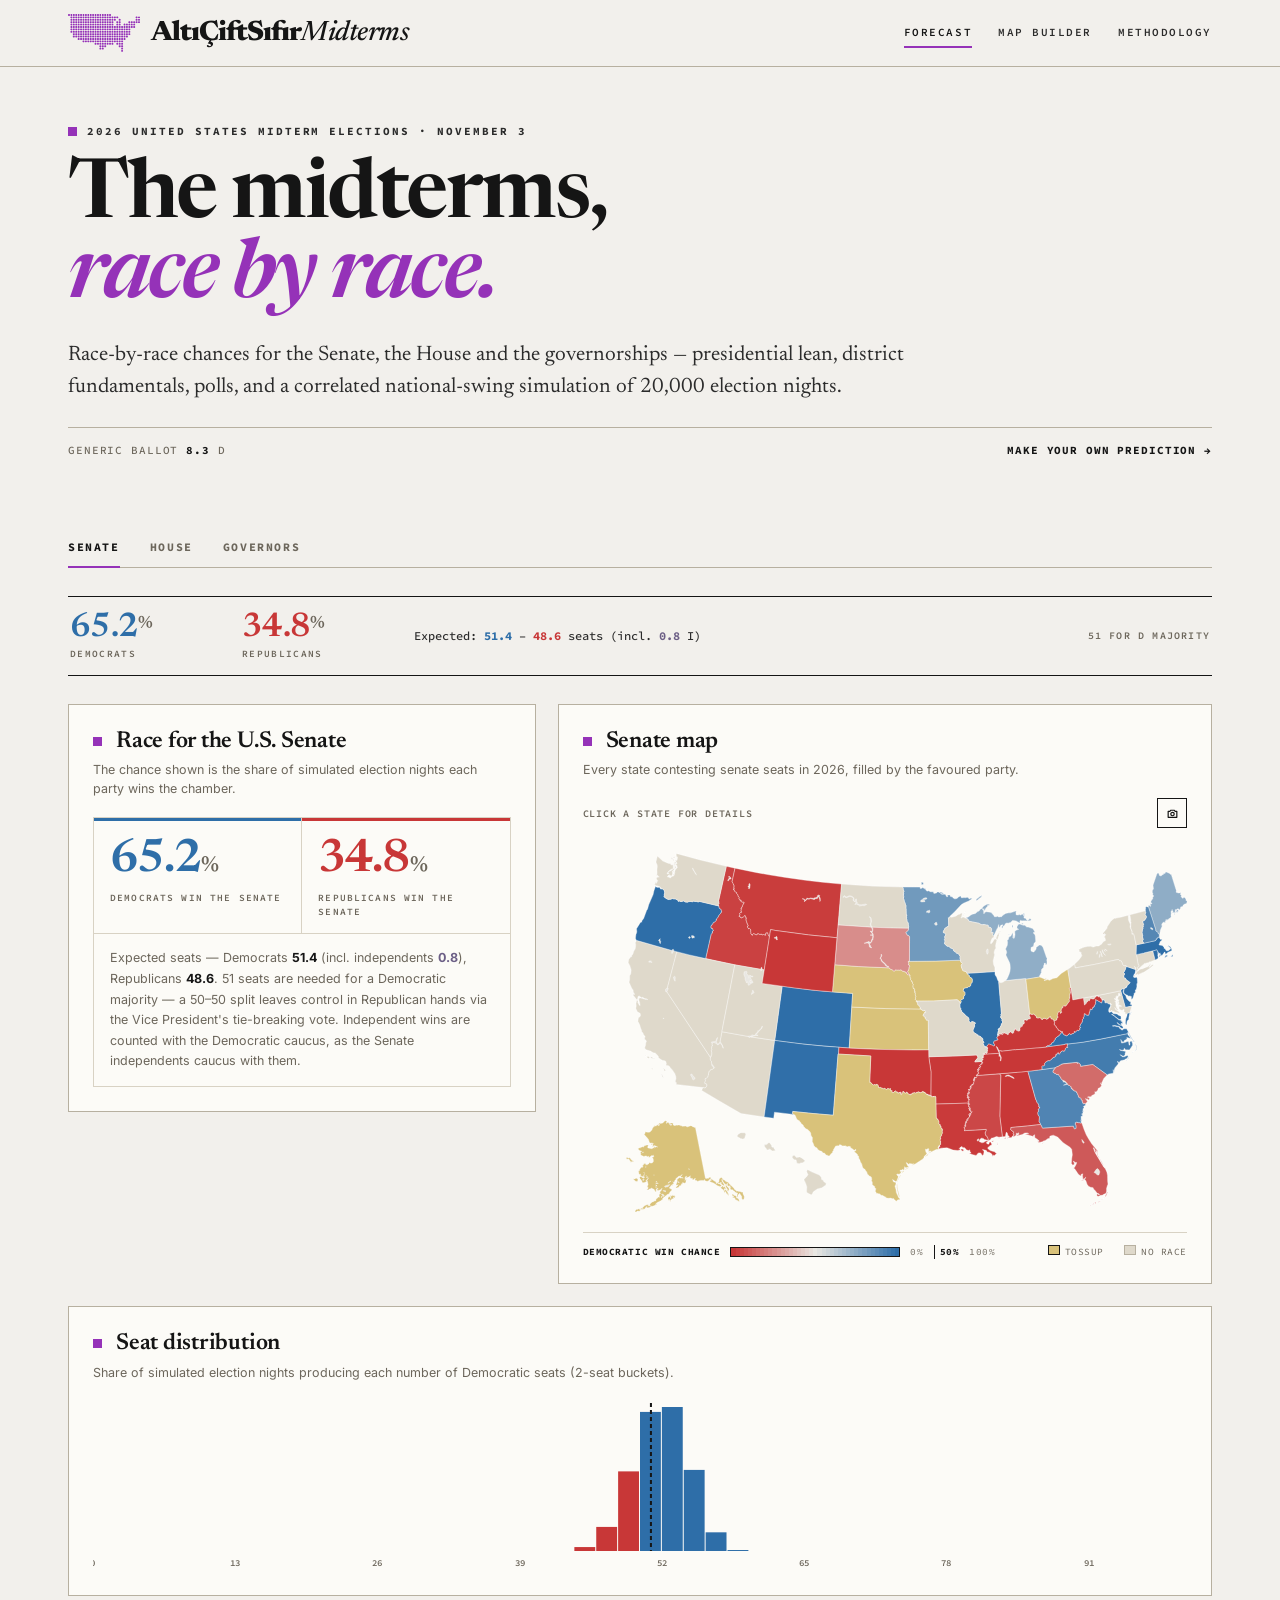
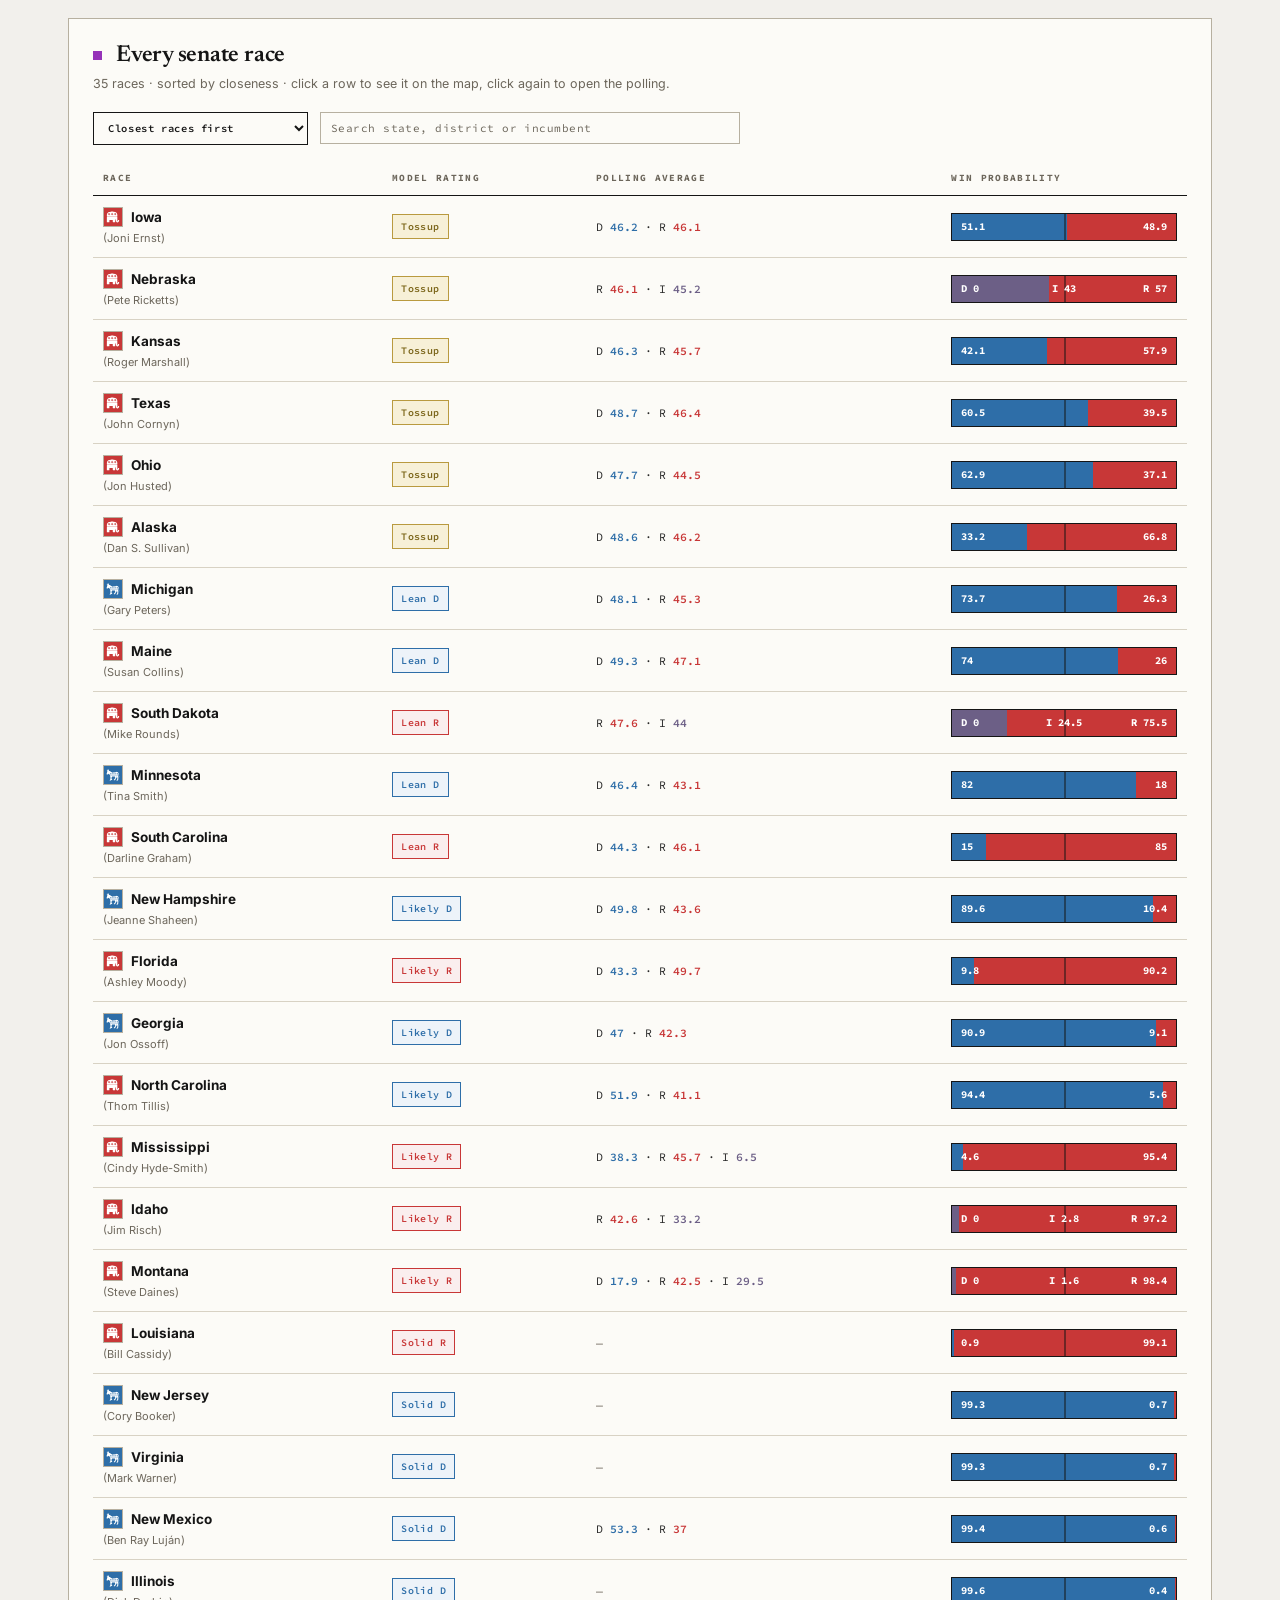
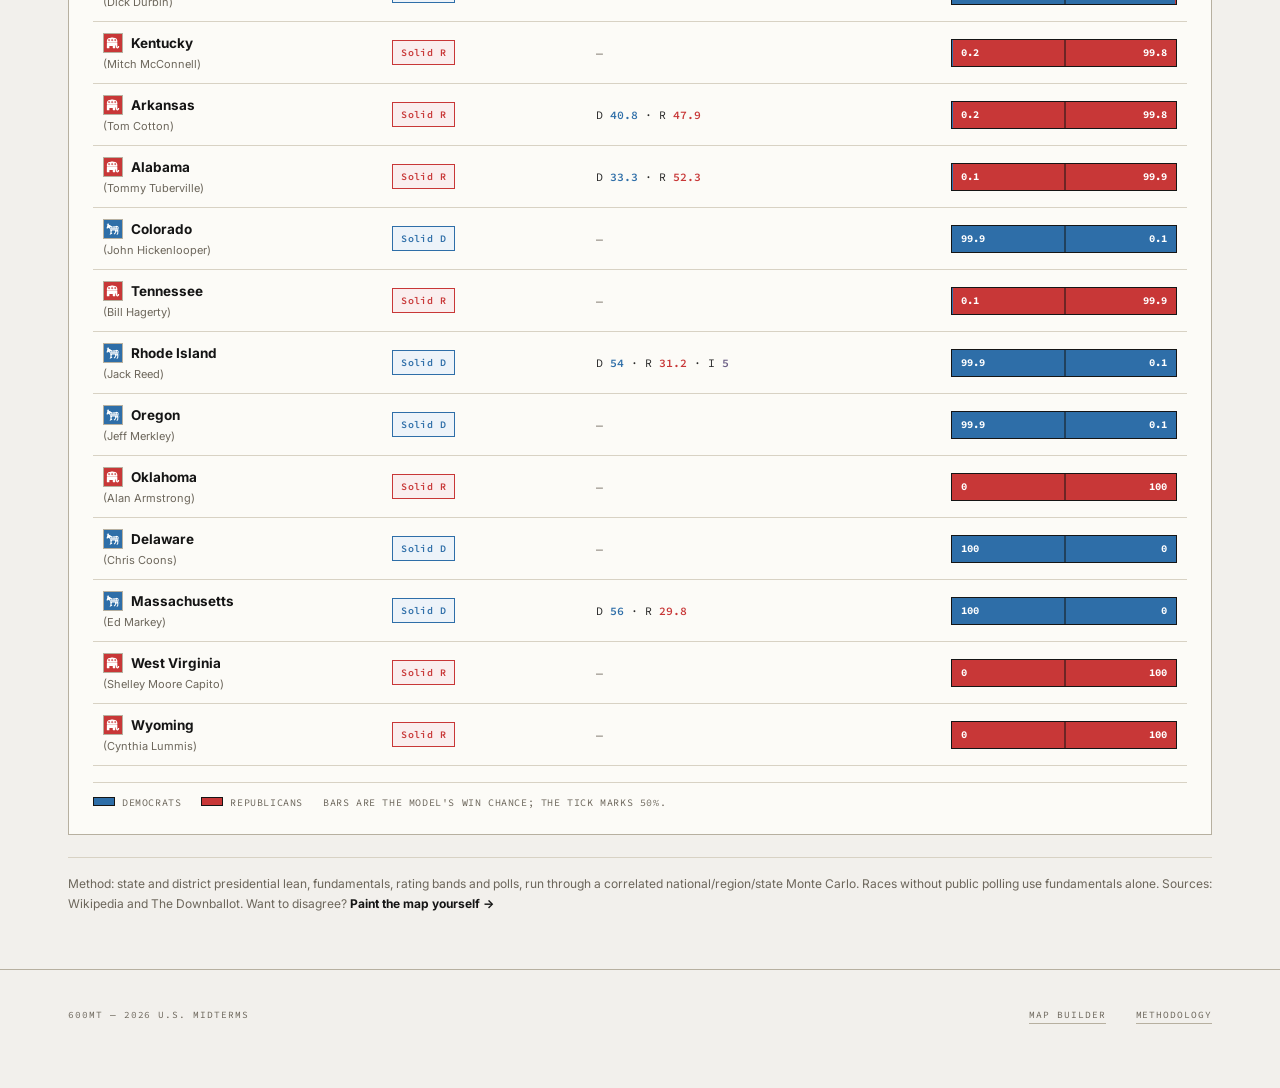
==== commit 7c18406c: "Add methodology and race pages, race search, mobile cards" ====
--- a/index.html
+++ b/index.html
@@ -5,6 +5,11 @@
   <meta name="viewport" content="width=device-width, initial-scale=1.0">
   <title>AltıÇiftSıfır Midterms — 2026 U.S. Forecast</title>
   <meta name="description" content="Race-by-race 2026 U.S. midterms forecast — Senate, House and governors — and a map you can paint yourself.">
+  <meta property="og:title" content="AltıÇiftSıfır Midterms — 2026 U.S. Forecast">
+  <meta property="og:description" content="Race-by-race 2026 U.S. midterms forecast — Senate, House and governors — and a map you can paint yourself.">
+  <meta property="og:type" content="website">
+  <meta property="og:url" content="https://anketdelisi.github.io/600mt/">
+  <meta name="twitter:card" content="summary">
   <link rel="icon" type="image/svg+xml" href="img/logo.svg">
   <link rel="stylesheet" href="css/site.css">
 </head>
@@ -18,6 +23,7 @@
       <nav class="nav" aria-label="Primary">
         <a class="active" href="index.html">Forecast</a>
         <a href="map.html">Map Builder</a>
+        <a href="methodology.html">Methodology</a>
       </nav>
     </div>
   </header>
@@ -51,6 +57,7 @@
       <span>600mt &mdash; 2026 U.S. midterms</span>
       <span class="spacer"></span>
       <a href="map.html">Map builder</a>
+      <a href="methodology.html">Methodology</a>
     </div>
   </footer>
 
--- a/css/site.css
+++ b/css/site.css
@@ -14,7 +14,7 @@
   --line:#D8D2C4;
   --line-strong:#B7B0A0;
   --brand:#9532B8;
-  --brand-deep:#6C2188;
+  --brand-deep:#9532B8;
   --d:#2E6EA8;
   --r:#C83737;
   --i:#6C5F86;
@@ -47,7 +47,7 @@
 }
 ::selection{background:rgba(149,50,184,0.18)}
 a{color:inherit;text-decoration:none}
-a:hover{color:var(--brand-deep)}
+a:hover{color:var(--brand)}
 button{font-family:inherit}
 img{max-width:100%}
 :focus-visible{outline:2px solid var(--brand);outline-offset:2px}
@@ -67,7 +67,7 @@
 .brand-mark{height:38px;width:auto;display:block;flex:none}
 .brand-word{display:flex;align-items:baseline;font-family:var(--serif);font-weight:800;font-size:28px;line-height:1;letter-spacing:-0.035em;white-space:nowrap}
 .brand-word em{font-style:italic;font-weight:500;letter-spacing:-0.02em;margin-left:0.02em}
-.brand:hover .brand-word,.brand:hover .brand-word em{color:var(--brand-deep)}
+.brand:hover .brand-word,.brand:hover .brand-word em{color:var(--brand)}
 .nav{margin-left:auto;display:flex;align-items:center;gap:26px}
 .nav a{font-family:var(--mono);font-size:11px;font-weight:600;letter-spacing:0.14em;text-transform:uppercase;color:var(--ink-2);padding:6px 0;border-bottom:2px solid transparent}
 .nav a:hover{color:var(--ink);border-bottom-color:var(--line-strong)}
@@ -104,7 +104,7 @@
   font-family:var(--serif);font-weight:600;font-size:clamp(44px,6.4vw,84px);
   line-height:0.98;letter-spacing:-0.03em;margin:0 0 22px;max-width:1000px;
 }
-h1.display em{font-style:italic;color:var(--brand-deep)}
+h1.display em{font-style:italic;color:var(--brand)}
 .lede{font-family:var(--serif);font-size:clamp(17px,2vw,21px);line-height:1.5;color:var(--ink-2);max-width:72ch;margin:0 0 24px}
 .dateline{display:flex;flex-wrap:wrap;align-items:center;gap:10px 22px;border-top:1px solid var(--line-strong);padding-top:14px;font-family:var(--mono);font-size:11px;font-weight:500;letter-spacing:0.08em;text-transform:uppercase;color:var(--muted)}
 .dateline b{color:var(--ink);font-weight:700}
@@ -227,8 +227,10 @@
 .rd-graph{background:var(--surface);border:1px solid var(--line-strong);padding:10px 12px;margin-bottom:14px}
 .rd-table th{padding:6px 8px;border-bottom:1px solid var(--ink)}
 .rd-table td{padding:7px 8px;border-bottom:1px solid var(--line);font-size:12px;font-weight:600}
-.rd-table td.num{font-family:var(--mono);font-variant-numeric:tabular-nums;text-align:right;font-weight:500}
+.rd-table td.num,.num{font-family:var(--mono);font-variant-numeric:tabular-nums;text-align:right;font-weight:500}
 .rd-table td.d{color:var(--d)}.rd-table td.r{color:var(--r)}
+.race-link{font-family:var(--mono);font-size:10px;font-weight:600;letter-spacing:0.08em;text-transform:uppercase;border-bottom:1px solid var(--line-strong);white-space:nowrap;margin-left:auto}
+.race-link:hover{border-color:var(--brand)}
 
 /* ---------- map (forecast) ---------- */
 .mapwrap{position:relative}
@@ -286,6 +288,30 @@
   padding:8px 10px;border:1px solid var(--ink);background:var(--surface);color:var(--ink);cursor:pointer;
 }
 .toggle-flow{display:flex;align-items:center;gap:12px;margin-bottom:16px;flex-wrap:wrap}
+.race-search{
+  font-family:var(--mono);font-size:11px;letter-spacing:0.04em;
+  padding:8px 10px;border:1px solid var(--line-strong);background:var(--surface);
+  color:var(--ink);min-width:240px;flex:1 1 260px;max-width:420px;
+}
+.race-search::placeholder{color:var(--muted)}
+@media (max-width:760px){
+  .race-table thead{display:none}
+  .race-table tr[data-key]{
+    display:block;border:1px solid var(--line);background:var(--surface);
+    margin:0 0 10px;padding:10px 12px;
+  }
+  .race-table tr[data-key] td{
+    display:flex;align-items:center;justify-content:space-between;gap:14px;
+    border:0;padding:4px 0;font-size:13px;
+  }
+  .race-table tr[data-key] td::before{
+    content:attr(data-label);font-family:var(--mono);font-size:9px;
+    font-weight:700;letter-spacing:0.12em;text-transform:uppercase;
+    color:var(--muted);flex:none;
+  }
+  .race-table tr[data-key] td.race-name{display:block}
+  .race-table tr[data-key] td.race-name::before{display:none}
+}
 .footer{padding:38px 0 64px;border-top:1px solid var(--line-strong);margin-top:54px}
 .footer .shell{display:flex;flex-wrap:wrap;gap:16px 30px;align-items:baseline;font-family:var(--mono);font-size:9.5px;letter-spacing:0.1em;text-transform:uppercase;color:var(--muted)}
 .footer .shell .spacer{margin-left:auto}
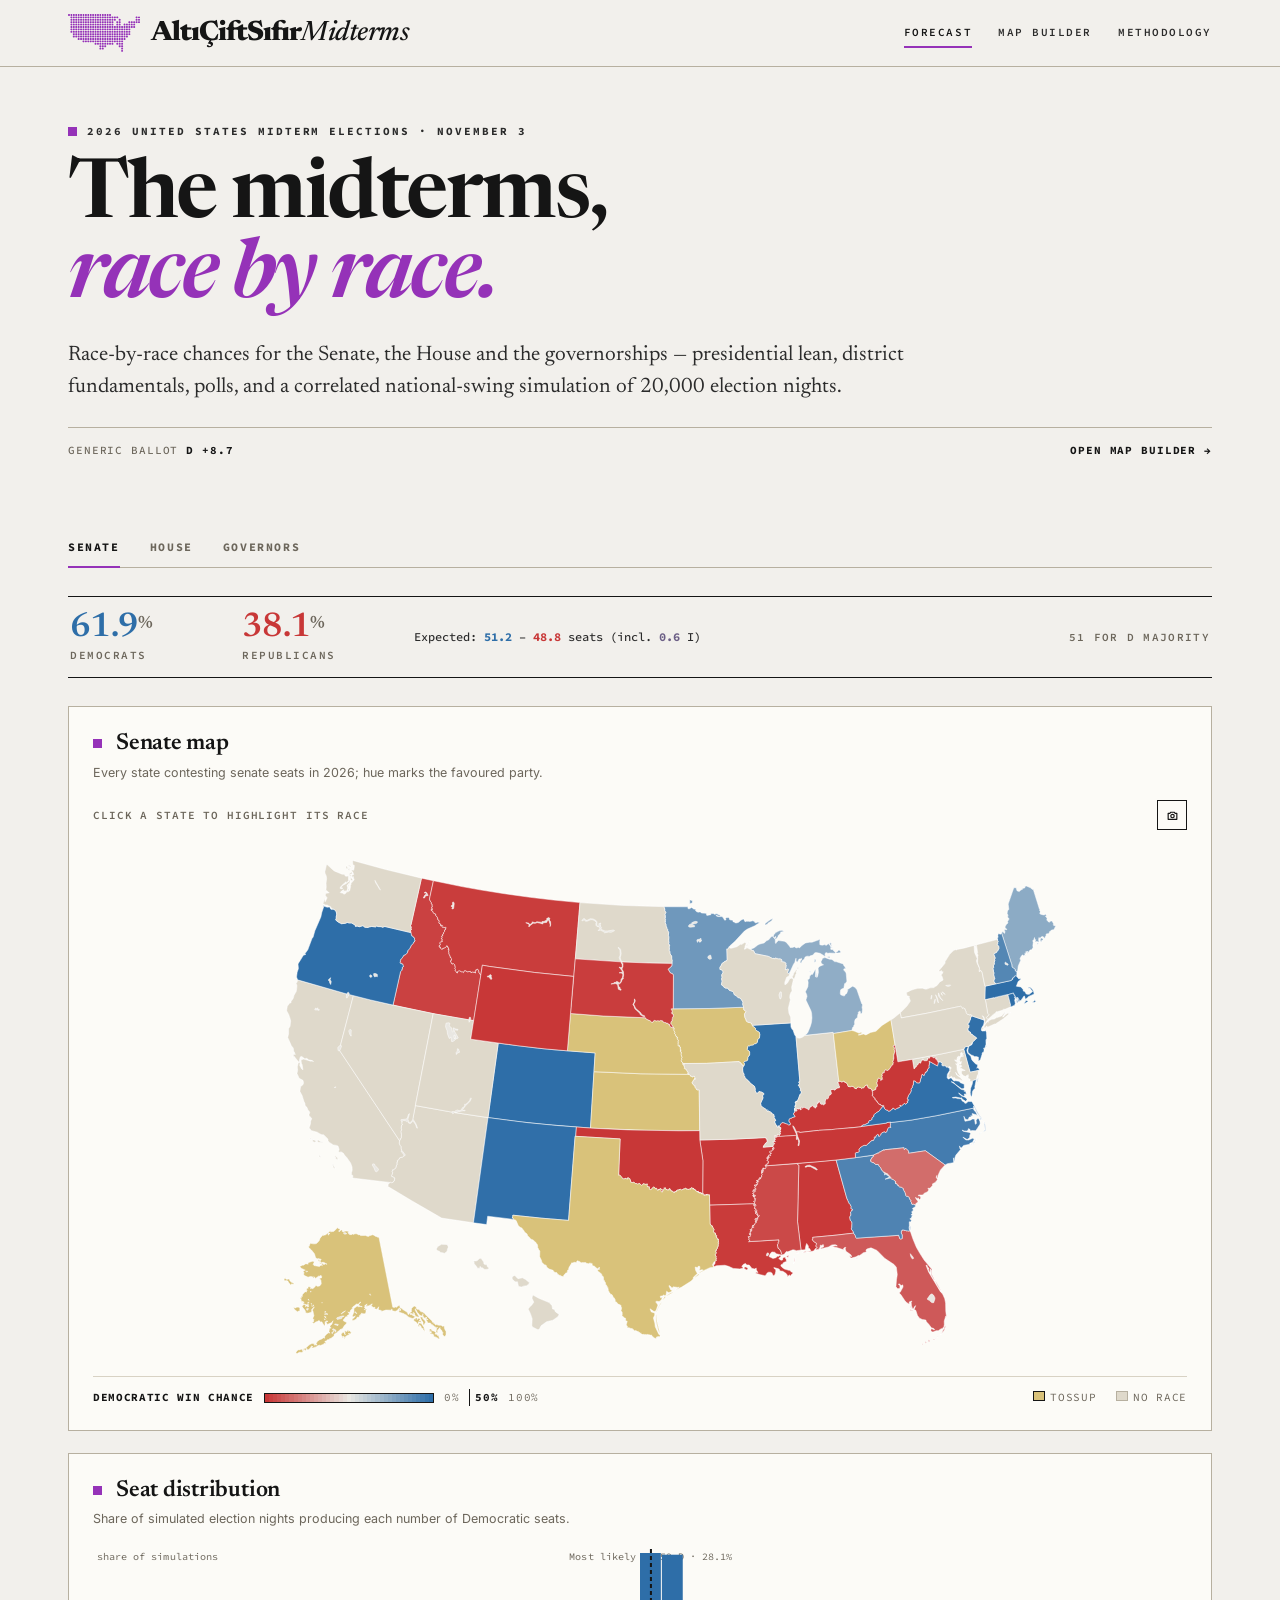
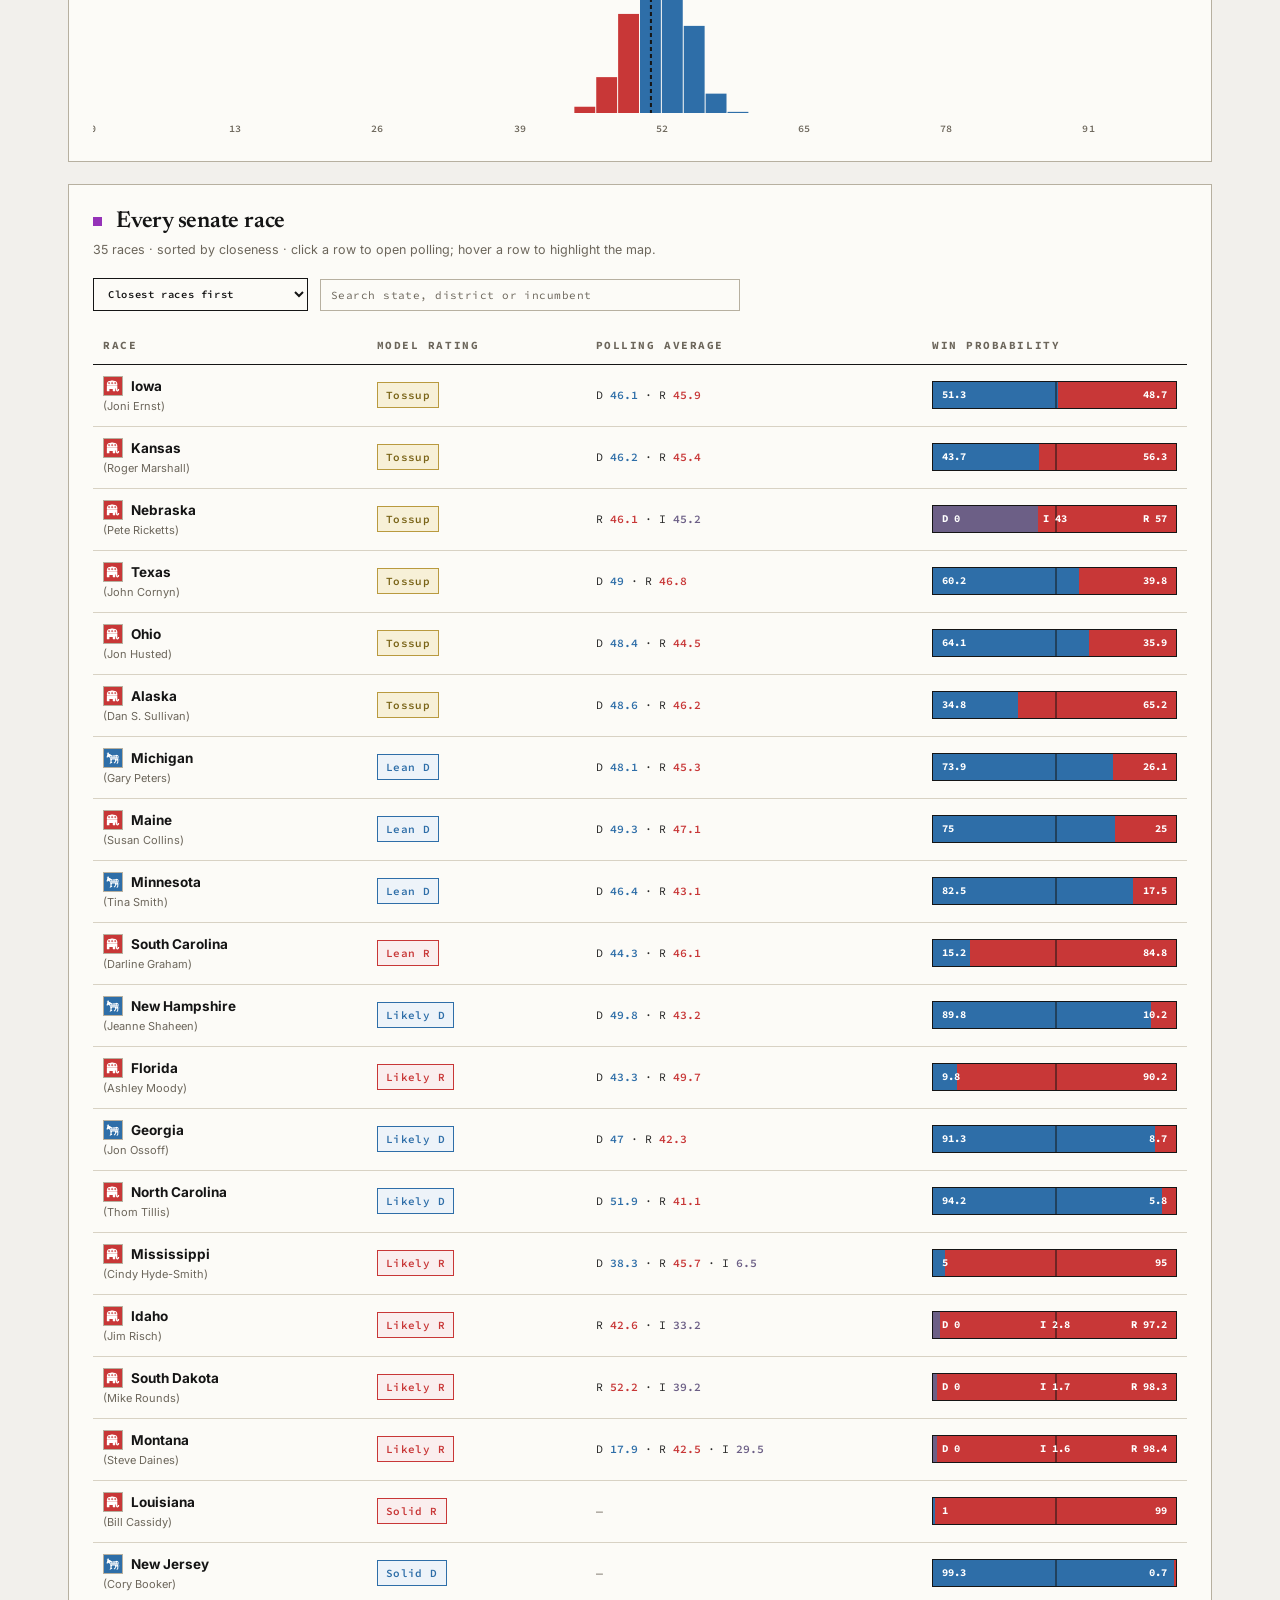
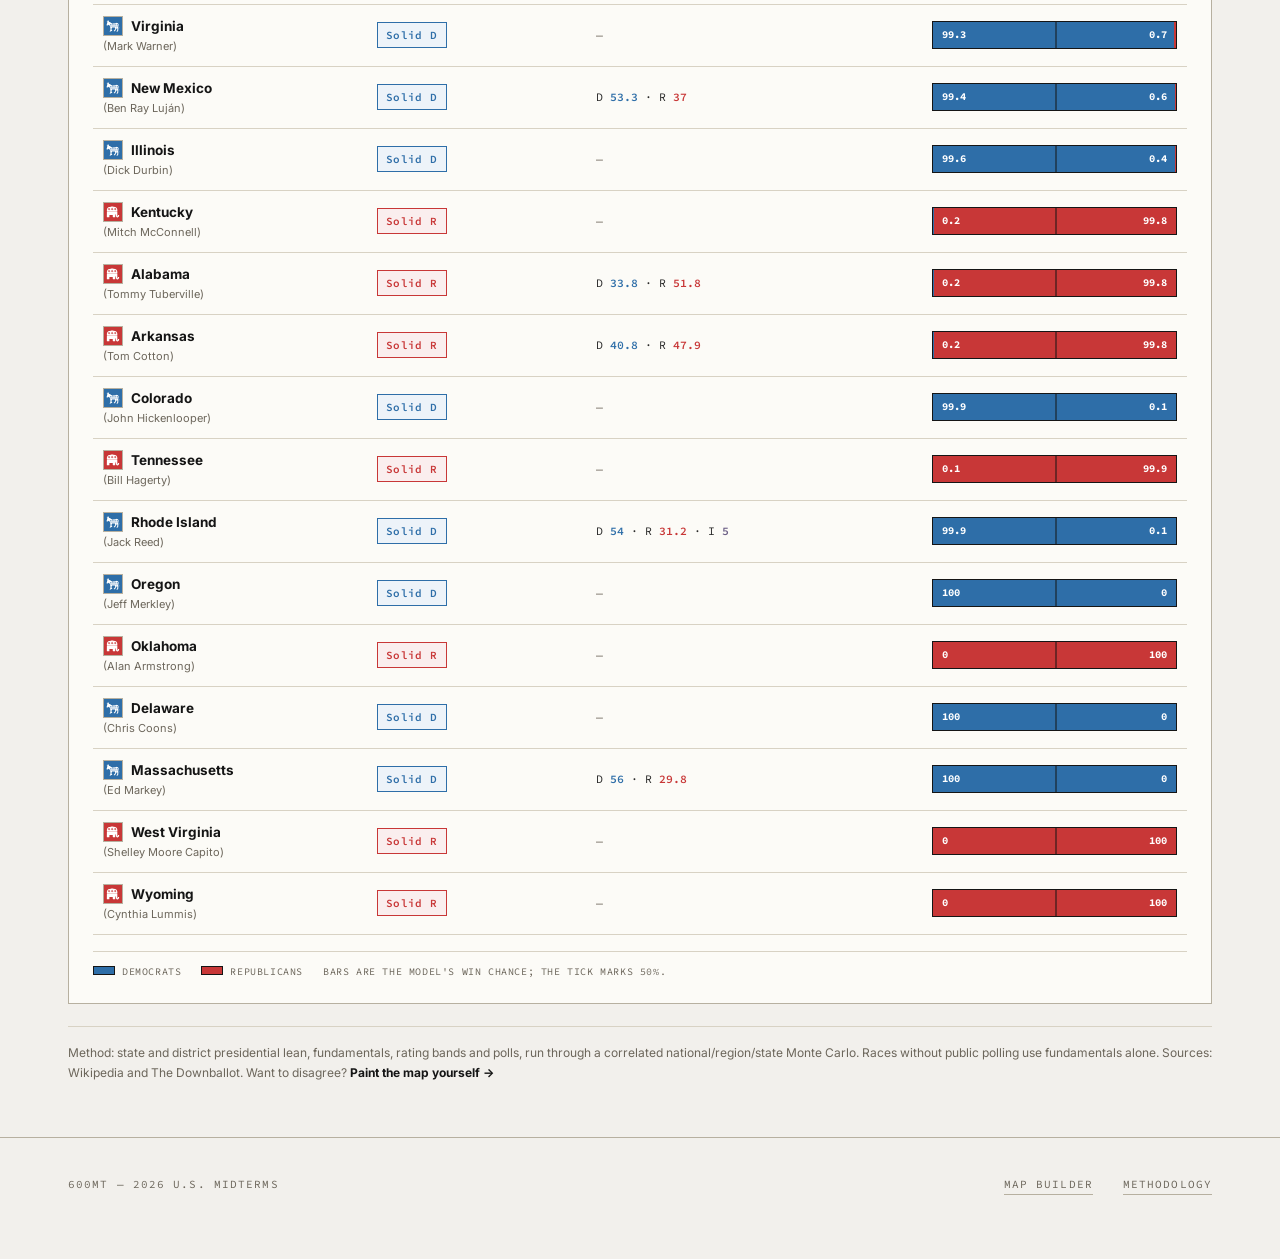
==== commit 11734487: "Tighten 600mt forecast layout, labels, and keyboard access" ====
--- a/index.html
+++ b/index.html
@@ -11,7 +11,7 @@
   <meta property="og:url" content="https://anketdelisi.github.io/600mt/">
   <meta name="twitter:card" content="summary">
   <link rel="icon" type="image/svg+xml" href="img/logo.svg">
-  <link rel="stylesheet" href="css/site.css">
+  <link rel="stylesheet" href="css/site.css?v=20261023a">
 </head>
 <body>
   <header class="topbar">
@@ -34,21 +34,21 @@
       <h1 class="display">The midterms,<br><em>race by race.</em></h1>
       <p class="lede">Race-by-race chances for the Senate, the House and the governorships — presidential lean, district fundamentals, polls, and a correlated national-swing simulation of 20,000 election nights.</p>
       <div class="dateline">
-        <span>Generic ballot <b id="generic">—</b> D</span>
+        <span>Generic ballot <b id="generic">—</b></span>
         <span class="spacer"></span>
-        <a href="map.html"><b>Make your own prediction &rarr;</b></a>
+        <a href="map.html"><b>Open map builder &rarr;</b></a>
       </div>
     </header>
 
-    <nav class="tabs" id="tabs" aria-label="Chamber">
-      <button class="tab active" data-chamber="senate">Senate</button>
-      <button class="tab" data-chamber="house">House</button>
-      <button class="tab" data-chamber="governor">Governors</button>
+    <nav class="tabs" id="tabs" aria-label="Chamber" role="tablist">
+      <button class="tab active" id="tab-senate" data-chamber="senate" role="tab" aria-selected="true" aria-controls="pane-senate" tabindex="0">Senate</button>
+      <button class="tab" id="tab-house" data-chamber="house" role="tab" aria-selected="false" aria-controls="pane-house" tabindex="-1">House</button>
+      <button class="tab" id="tab-governor" data-chamber="governor" role="tab" aria-selected="false" aria-controls="pane-governor" tabindex="-1">Governors</button>
     </nav>
 
-    <div id="pane-senate" class="pane active"></div>
-    <div id="pane-house" class="pane"></div>
-    <div id="pane-governor" class="pane"></div>
+    <div id="pane-senate" class="pane active" role="tabpanel" aria-labelledby="tab-senate"></div>
+    <div id="pane-house" class="pane" role="tabpanel" aria-labelledby="tab-house" aria-hidden="true"></div>
+    <div id="pane-governor" class="pane" role="tabpanel" aria-labelledby="tab-governor" aria-hidden="true"></div>
 
   </main>
 
@@ -61,6 +61,6 @@
     </div>
   </footer>
 
-  <script src="js/forecast.js"></script>
+  <script src="js/forecast.js?v=20261023a"></script>
 </body>
 </html>
--- a/css/site.css
+++ b/css/site.css
@@ -84,16 +84,16 @@
   .brand-mark{height:31px}
   .brand-word{display:none}
   .nav{gap:14px}
-  .nav a{font-size:10px;letter-spacing:0.1em}
+  .nav a{font-size:11px;letter-spacing:0.1em}
 }
 @media (max-width:430px){
   .brand-mark{height:27px}
   .nav{gap:10px}
-  .nav a{font-size:9px;letter-spacing:0.05em}
+  .nav a{font-size:11px;letter-spacing:0.05em}
 }
 @media (max-width:360px){
   .brand-mark{height:24px}
-  .nav a{font-size:8.5px}
+  .nav a{font-size:11px}
 }
 
 /* ---------- masthead ---------- */
@@ -147,19 +147,16 @@
 .sb-seg{display:flex;flex-direction:column;gap:2px}
 .sb-seg .v{font-family:var(--serif);font-size:34px;font-weight:600;line-height:1;letter-spacing:-0.02em}
 .sb-seg .v .pct{font-size:18px;vertical-align:8px;color:var(--muted)}
-.sb-seg .k{font-family:var(--mono);font-size:9.5px;font-weight:600;letter-spacing:0.14em;text-transform:uppercase;color:var(--muted)}
+.sb-seg .k{font-family:var(--mono);font-size:11px;font-weight:600;letter-spacing:0.14em;text-transform:uppercase;color:var(--muted)}
 .sb-seg.d .v{color:var(--d)}
 .sb-seg.r .v{color:var(--r)}
 .sb-seats{font-family:var(--mono);font-size:12px;font-weight:500;color:var(--ink-2);line-height:1.6}
 .sb-seats b{font-weight:700}
 .sb-seats b.d{color:var(--d)}.sb-seats b.r{color:var(--r)}
-.sb-maj{font-family:var(--mono);font-size:10px;font-weight:600;letter-spacing:0.12em;text-transform:uppercase;color:var(--muted);text-align:right}
+.sb-maj{font-family:var(--mono);font-size:11px;font-weight:600;letter-spacing:0.12em;text-transform:uppercase;color:var(--muted);text-align:right}
 @media (max-width:820px){.sb-maj{text-align:left}}
 
 /* ---------- two-column layout ---------- */
-.layout-2col{display:grid;grid-template-columns:minmax(0,5fr) minmax(0,7fr);gap:22px;align-items:start;margin-bottom:22px}
-@media (max-width:900px){.layout-2col{grid-template-columns:1fr}}
-.col-a,.col-b{display:flex;flex-direction:column;gap:22px}
 
 /* ---------- win-probability cells ---------- */
 .ctl{display:grid;grid-template-columns:1fr 1fr;gap:1px;background:var(--line);border:1px solid var(--line);margin:16px 0 0}
@@ -175,16 +172,17 @@
 .ctl .line b{color:var(--ink)}
 
 /* ---------- charts ---------- */
-.chart svg{width:100%;height:170px;display:block}
-.chart .axis{font-family:var(--mono);font-size:9px;font-weight:600;fill:var(--muted)}
+.chart svg{width:100%;height:190px;display:block}
+.chart .axis{font-family:var(--mono);font-size:10px;font-weight:600;fill:var(--muted)}
 
 /* ---------- tables ---------- */
 table{width:100%;border-collapse:collapse}
-th{font-family:var(--mono);font-size:9.5px;font-weight:700;letter-spacing:0.14em;text-transform:uppercase;color:var(--muted);text-align:left;padding:10px 10px;border-bottom:1px solid var(--ink)}
+th{font-family:var(--mono);font-size:11px;font-weight:700;letter-spacing:0.14em;text-transform:uppercase;color:var(--muted);text-align:left;padding:10px 10px;border-bottom:1px solid var(--ink)}
 td{padding:11px 10px;border-bottom:1px solid var(--line);vertical-align:middle;font-size:13px}
 tbody tr{transition:background .12s ease}
 tr[data-key]{cursor:pointer}
 tr[data-key]:hover td{background:var(--paper-2)}
+tr[data-key]:focus-visible{outline:2px solid var(--brand);outline-offset:-2px}
 tr.selected td{background:#F1E9F4}
 .race-name b{font-size:13.5px;font-weight:700}
 .race-name .inc{display:block;color:var(--muted);font-size:11px;margin-top:2px}
@@ -194,7 +192,7 @@
 .party-badge.R{background:var(--r)}
 .party-badge.I{background:var(--i);color:#fff;font-size:8px;font-weight:800}
 .party-badge.open{color:var(--muted);font-size:8px;font-weight:800}
-.rating{display:inline-block;font-family:var(--mono);font-size:10px;font-weight:600;letter-spacing:0.04em;padding:4px 8px;border:1px solid var(--line-strong);white-space:nowrap;color:var(--ink-2)}
+.rating{display:inline-block;font-family:var(--mono);font-size:11px;font-weight:600;letter-spacing:0.04em;padding:4px 8px;border:1px solid var(--line-strong);white-space:nowrap;color:var(--ink-2)}
 .rating.d{border-color:var(--d);color:var(--d);background:#EDF3F9}
 .rating.r{border-color:var(--r);color:var(--r);background:#FAEEEE}
 .rating.t{border-color:#B99A3F;color:#7A6418;background:#F7F0D7}
@@ -221,25 +219,29 @@
 tr.detail-row td{background:var(--paper);border-bottom:1px solid var(--ink);padding:16px 10px}
 .race-detail{padding:2px}
 .race-detail.empty{font-family:var(--mono);font-size:11px;color:var(--muted);padding:10px 2px}
+.rd-model{font-family:var(--mono);font-size:10.5px;color:var(--muted);line-height:1.7;margin-bottom:12px;padding-bottom:10px;border-bottom:1px solid var(--line)}
+.rd-model b{color:var(--ink)}
 .rd-head{display:flex;align-items:baseline;gap:12px;flex-wrap:wrap;margin-bottom:12px}
-.rd-title{font-family:var(--mono);font-size:10px;font-weight:700;letter-spacing:0.14em;text-transform:uppercase}
-.rd-note{font-family:var(--mono);font-size:10px;color:var(--muted)}
+.rd-title{font-family:var(--mono);font-size:11px;font-weight:700;letter-spacing:0.14em;text-transform:uppercase}
+.rd-note{font-family:var(--mono);font-size:11px;color:var(--muted)}
 .rd-graph{background:var(--surface);border:1px solid var(--line-strong);padding:10px 12px;margin-bottom:14px}
 .rd-table th{padding:6px 8px;border-bottom:1px solid var(--ink)}
 .rd-table td{padding:7px 8px;border-bottom:1px solid var(--line);font-size:12px;font-weight:600}
 .rd-table td.num,.num{font-family:var(--mono);font-variant-numeric:tabular-nums;text-align:right;font-weight:500}
 .rd-table td.d{color:var(--d)}.rd-table td.r{color:var(--r)}
-.race-link{font-family:var(--mono);font-size:10px;font-weight:600;letter-spacing:0.08em;text-transform:uppercase;border-bottom:1px solid var(--line-strong);white-space:nowrap;margin-left:auto}
+.race-link{font-family:var(--mono);font-size:11px;font-weight:600;letter-spacing:0.08em;text-transform:uppercase;border-bottom:1px solid var(--line-strong);white-space:nowrap;margin-left:auto}
 .race-link:hover{border-color:var(--brand)}
 
 /* ---------- map (forecast) ---------- */
 .mapwrap{position:relative}
 .map-ctrls{display:flex;align-items:center;gap:10px;margin-bottom:12px;flex-wrap:wrap}
-.map-ctrls .map-title{font-family:var(--mono);font-size:10px;font-weight:600;letter-spacing:0.08em;text-transform:uppercase;color:var(--muted)}
+.map-ctrls .map-title{font-family:var(--mono);font-size:11px;font-weight:600;letter-spacing:0.08em;text-transform:uppercase;color:var(--muted)}
+.map-card .map-svg{width:100%;height:auto;max-height:520px;display:block}
 .map-svg{width:100%;display:block}
 .map-svg .land{fill:var(--paper-2);stroke:#fff;stroke-width:0.6}
 .map-svg .st{stroke:#fff;stroke-width:0.6;cursor:pointer;transition:fill .15s ease}
 .map-svg .st:hover,.map-svg .st.focus{stroke:var(--ink);stroke-width:1.4}
+.map-svg .st:focus-visible,.map-svg .dist:focus-visible{outline:2px solid var(--brand);outline-offset:2px}
 .map-svg .dist{stroke:#fff;stroke-width:0.4;cursor:pointer;transition:fill .12s ease}
 .map-svg .dist:hover,.map-svg .dist.focus{stroke:var(--ink);stroke-width:1.1}
 .map-svg .sub{stroke:var(--ink);stroke-width:1;fill:none;pointer-events:none;opacity:0.45}
@@ -249,7 +251,7 @@
 .map-tip .r{font-family:var(--mono);font-size:11px;margin-top:2px}
 .map-tip .r .d{color:#9CC3E8}.map-tip .r .u{color:#F0A6A6}
 .map-tip .m{opacity:0.7;font-size:10.5px;margin-top:3px;font-family:var(--mono)}
-.map-leg{display:flex;align-items:center;gap:10px;flex-wrap:wrap;font-family:var(--mono);font-size:9.5px;letter-spacing:0.06em;text-transform:uppercase;color:var(--muted);margin-top:14px;padding-top:12px;border-top:1px solid var(--line)}
+.map-leg{display:flex;align-items:center;gap:10px;flex-wrap:wrap;font-family:var(--mono);font-size:11px;letter-spacing:0.06em;text-transform:uppercase;color:var(--muted);margin-top:14px;padding-top:12px;border-top:1px solid var(--line)}
 .map-leg .bar{width:170px;height:10px;border:1px solid var(--ink);display:flex;overflow:hidden}
 .map-leg .bar i{display:block;height:100%}
 .map-leg b{color:var(--ink)}
@@ -305,15 +307,15 @@
     border:0;padding:4px 0;font-size:13px;
   }
   .race-table tr[data-key] td::before{
-    content:attr(data-label);font-family:var(--mono);font-size:9px;
+    content:attr(data-label);font-family:var(--mono);font-size:11px;
     font-weight:700;letter-spacing:0.12em;text-transform:uppercase;
-    color:var(--muted);flex:none;
+    color:var(--muted);flex:none;font-size:11px;
   }
   .race-table tr[data-key] td.race-name{display:block}
   .race-table tr[data-key] td.race-name::before{display:none}
 }
 .footer{padding:38px 0 64px;border-top:1px solid var(--line-strong);margin-top:54px}
-.footer .shell{display:flex;flex-wrap:wrap;gap:16px 30px;align-items:baseline;font-family:var(--mono);font-size:9.5px;letter-spacing:0.1em;text-transform:uppercase;color:var(--muted)}
+.footer .shell{display:flex;flex-wrap:wrap;gap:16px 30px;align-items:baseline;font-family:var(--mono);font-size:11px;letter-spacing:0.1em;text-transform:uppercase;color:var(--muted)}
 .footer .shell .spacer{margin-left:auto}
 .footer a{border-bottom:1px solid var(--line-strong);padding-bottom:1px}
 .footer a:hover{border-color:var(--brand)}
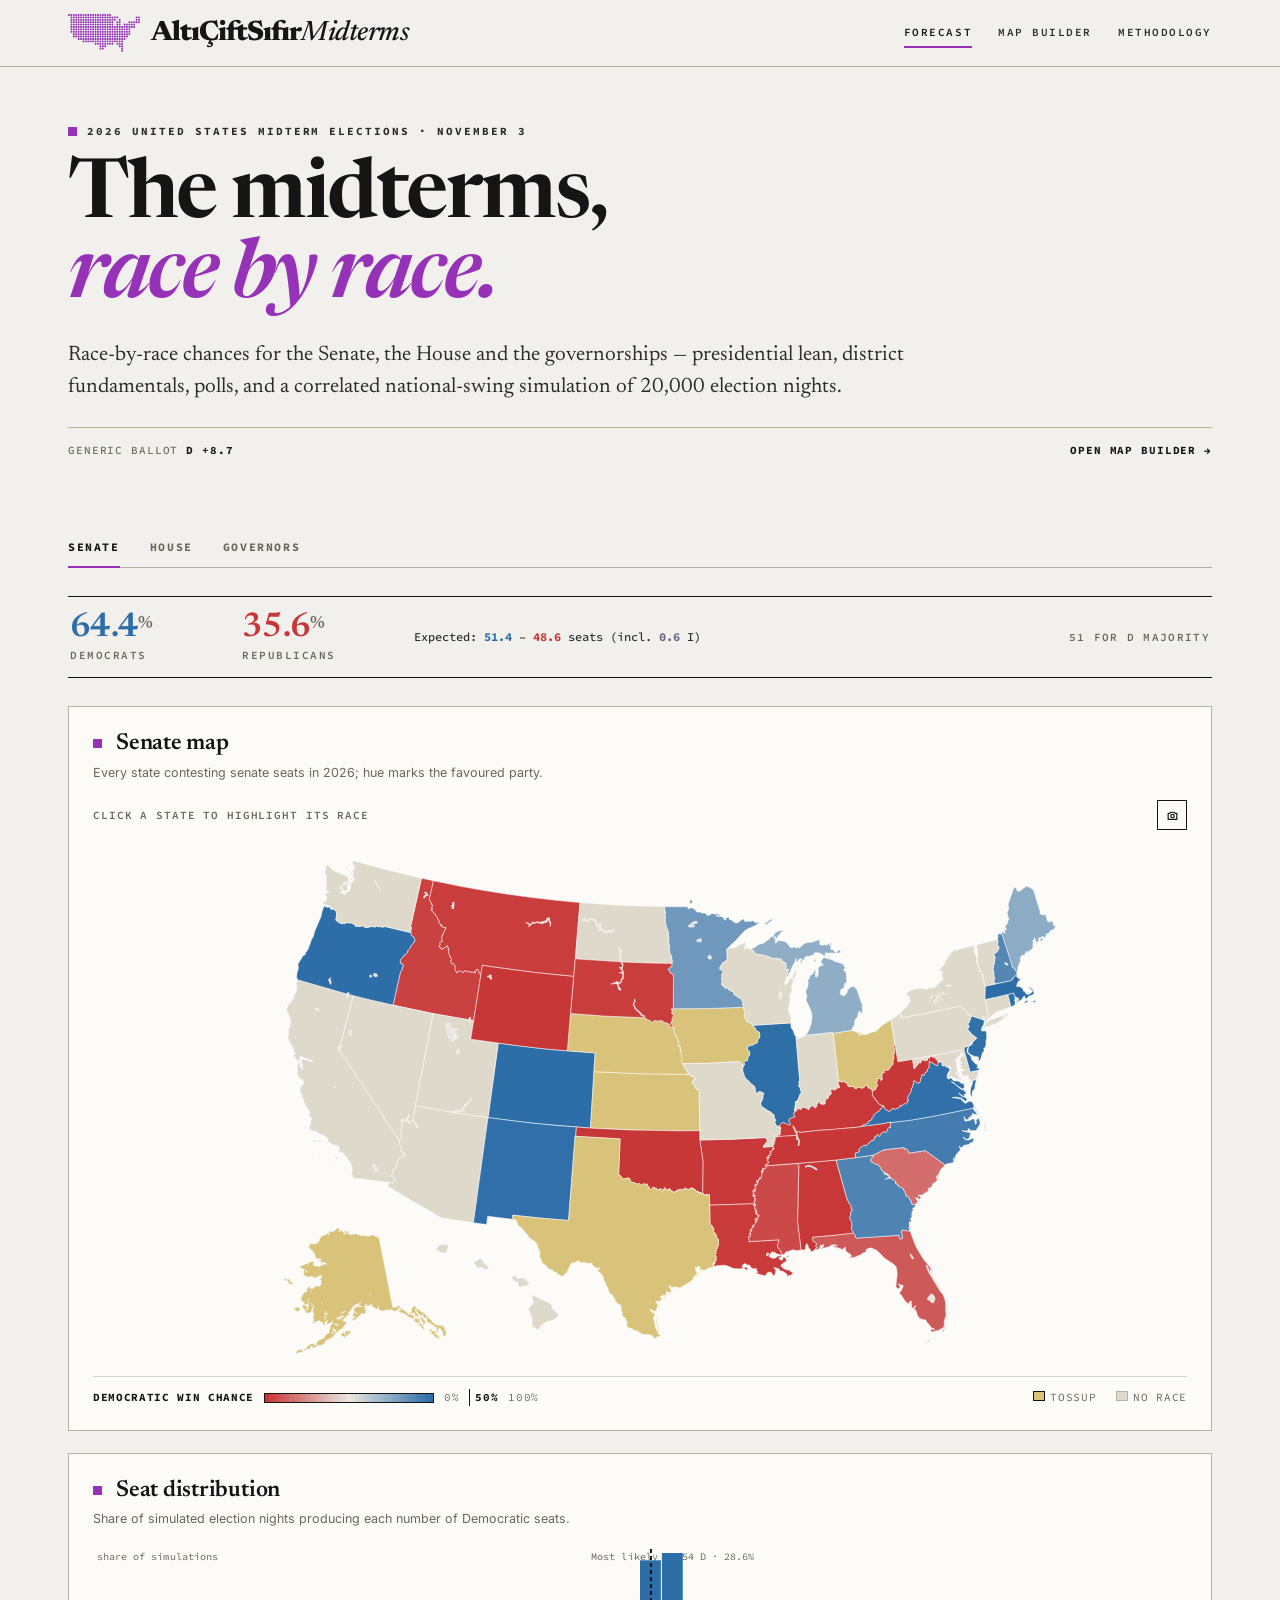
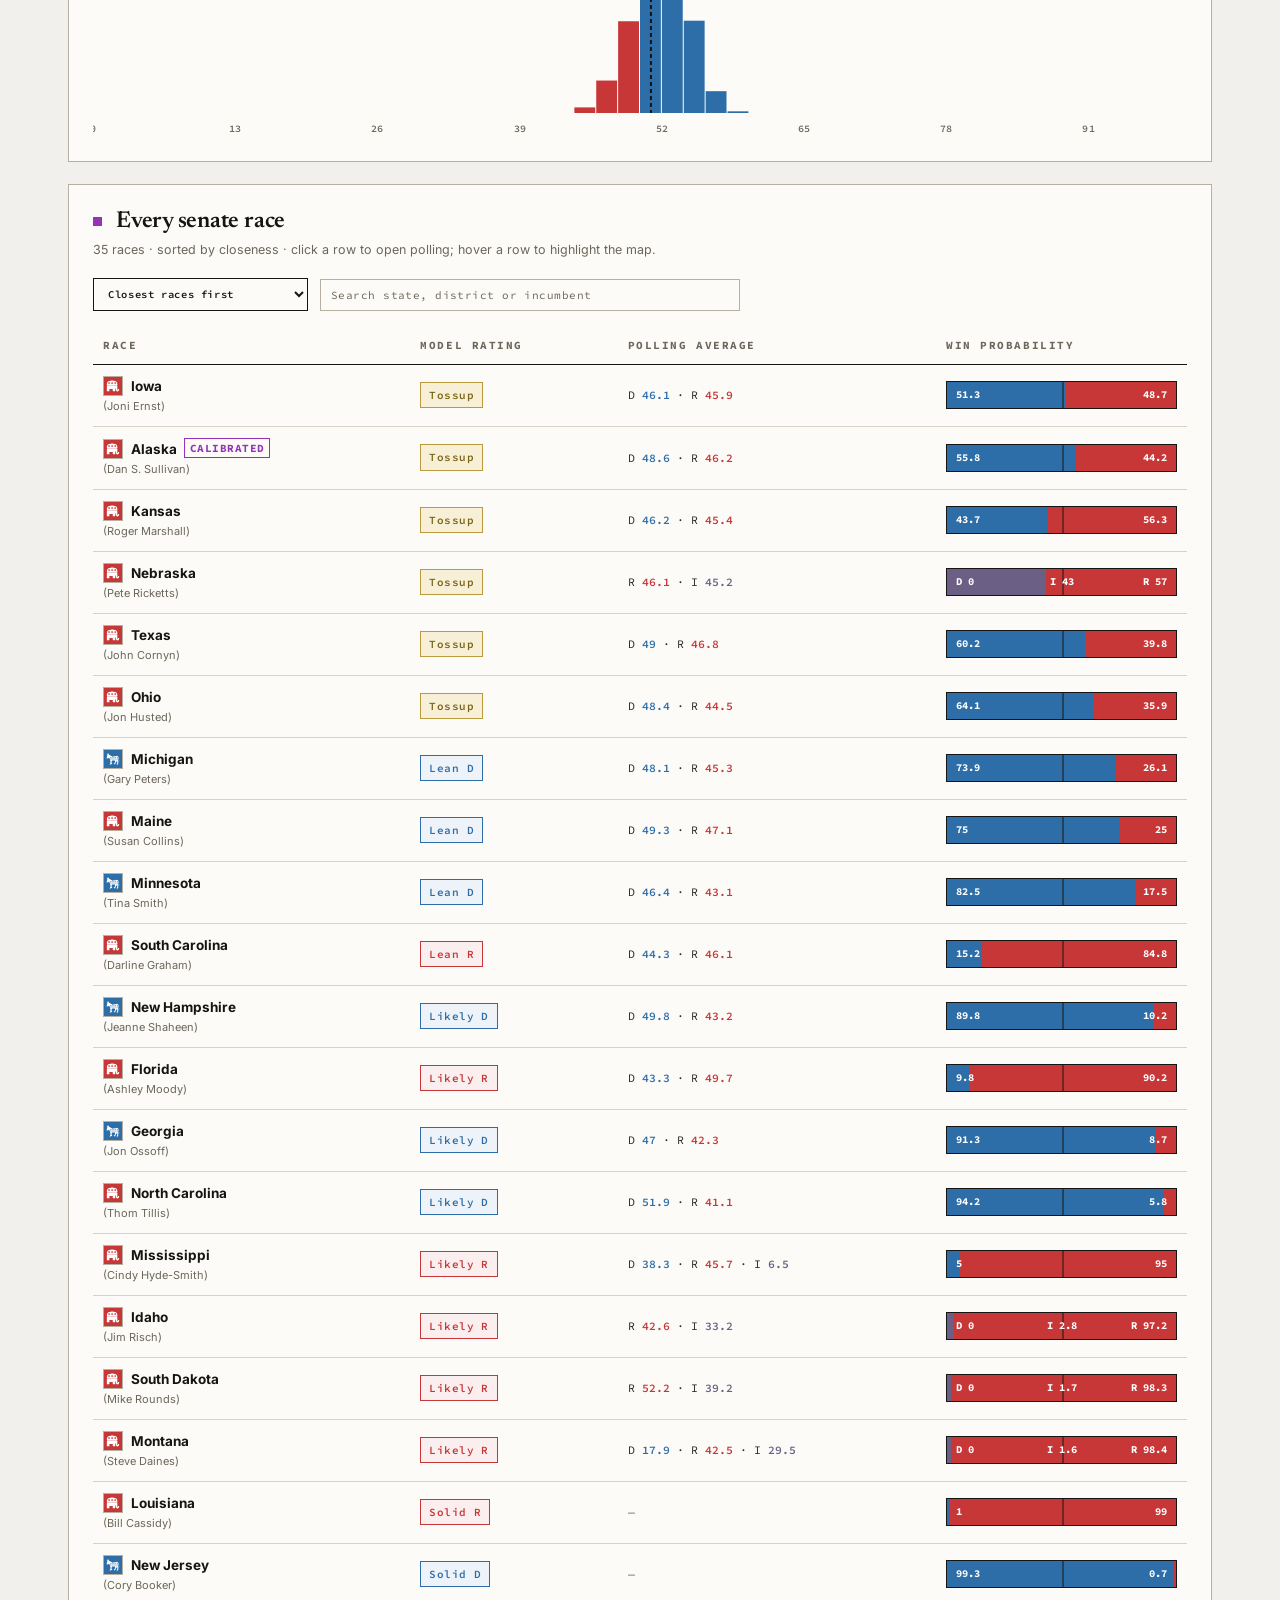
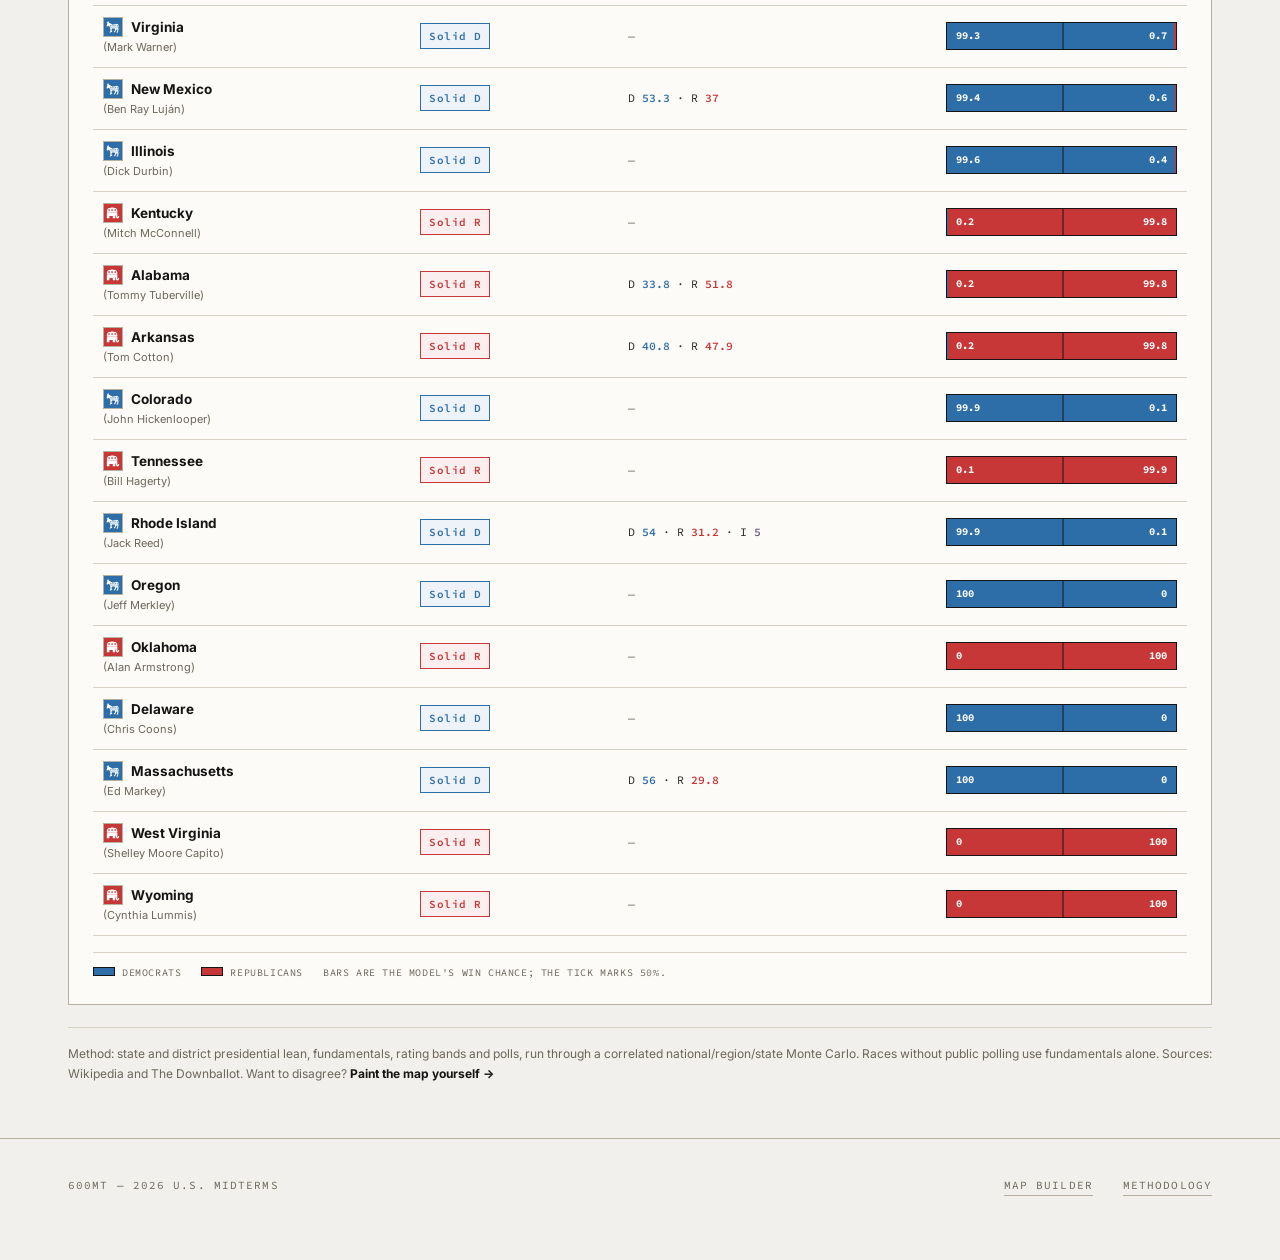
==== commit e812ced9: "Calibrate Alaska Senate incumbency and expose race calibration" ====
--- a/index.html
+++ b/index.html
@@ -11,7 +11,7 @@
   <meta property="og:url" content="https://anketdelisi.github.io/600mt/">
   <meta name="twitter:card" content="summary">
   <link rel="icon" type="image/svg+xml" href="img/logo.svg">
-  <link rel="stylesheet" href="css/site.css?v=20261023a">
+  <link rel="stylesheet" href="css/site.css?v=20261023b">
 </head>
 <body>
   <header class="topbar">
@@ -61,6 +61,6 @@
     </div>
   </footer>
 
-  <script src="js/forecast.js?v=20261023a"></script>
+  <script src="js/forecast.js?v=20261023b"></script>
 </body>
 </html>
--- a/css/site.css
+++ b/css/site.css
@@ -170,6 +170,8 @@
 .ctl .lbl{font-family:var(--mono);font-size:9.5px;font-weight:600;letter-spacing:0.12em;text-transform:uppercase;color:var(--muted);margin-top:8px;line-height:1.5}
 .ctl .line{grid-column:1/-1;background:var(--surface);padding:14px 16px;font-size:12.5px;color:var(--muted);line-height:1.65}
 .ctl .line b{color:var(--ink)}
+.cal-note{grid-column:1/-1;margin:0;padding:10px 16px;border-top:1px solid var(--line);font-size:12px;color:var(--muted);background:var(--surface)}
+.cal-note b{color:var(--brand)}
 
 /* ---------- charts ---------- */
 .chart svg{width:100%;height:190px;display:block}
@@ -186,6 +188,7 @@
 tr.selected td{background:#F1E9F4}
 .race-name b{font-size:13.5px;font-weight:700}
 .race-name .inc{display:block;color:var(--muted);font-size:11px;margin-top:2px}
+.cal-badge{display:inline-block;margin-left:7px;padding:1px 5px;border:1px solid var(--brand);color:var(--brand);font-family:var(--mono);font-size:11px;font-weight:700;letter-spacing:0.04em;text-transform:uppercase;vertical-align:2px}
 .party-badge{display:inline-flex;align-items:center;justify-content:center;width:20px;height:20px;margin-right:8px;vertical-align:-4px;overflow:hidden;border:1px solid var(--line-strong);background:#fff}
 .party-badge img{width:100%;height:100%;object-fit:contain;display:block}
 .party-badge.D{background:var(--d)}
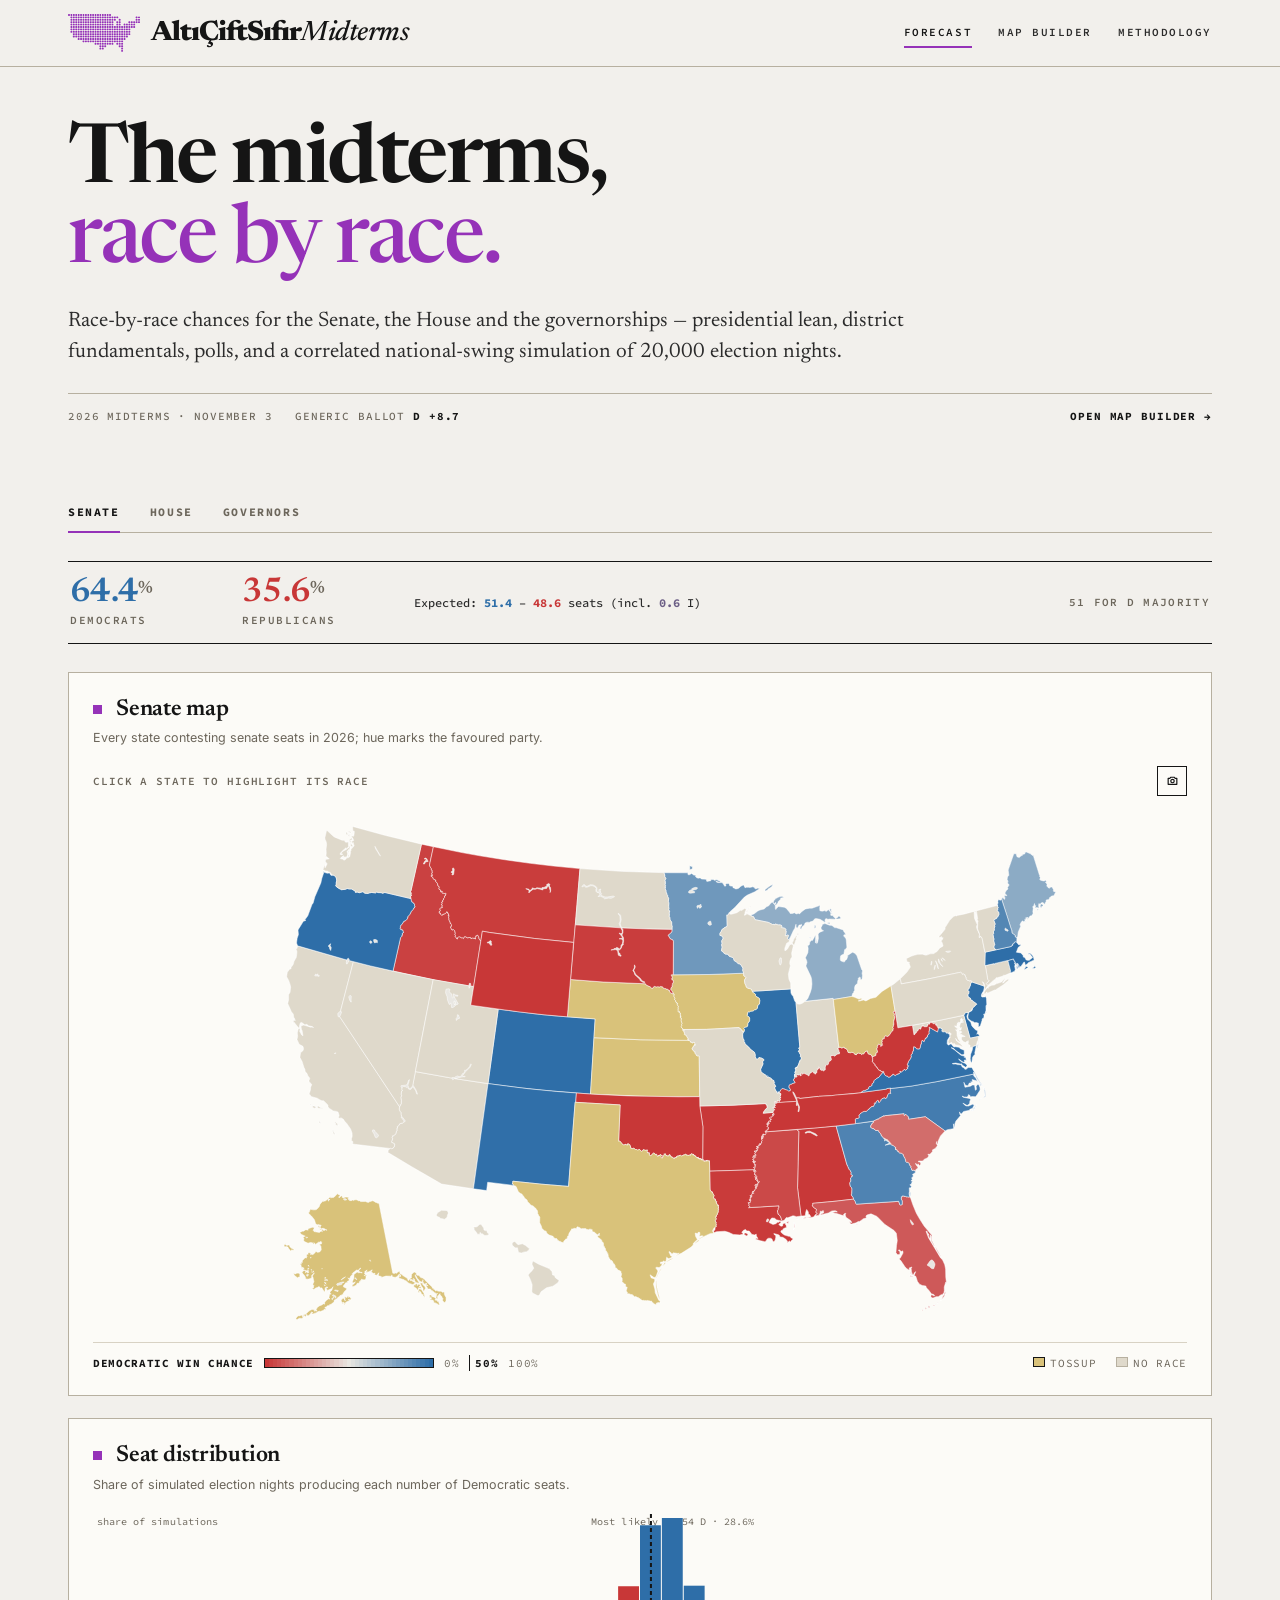
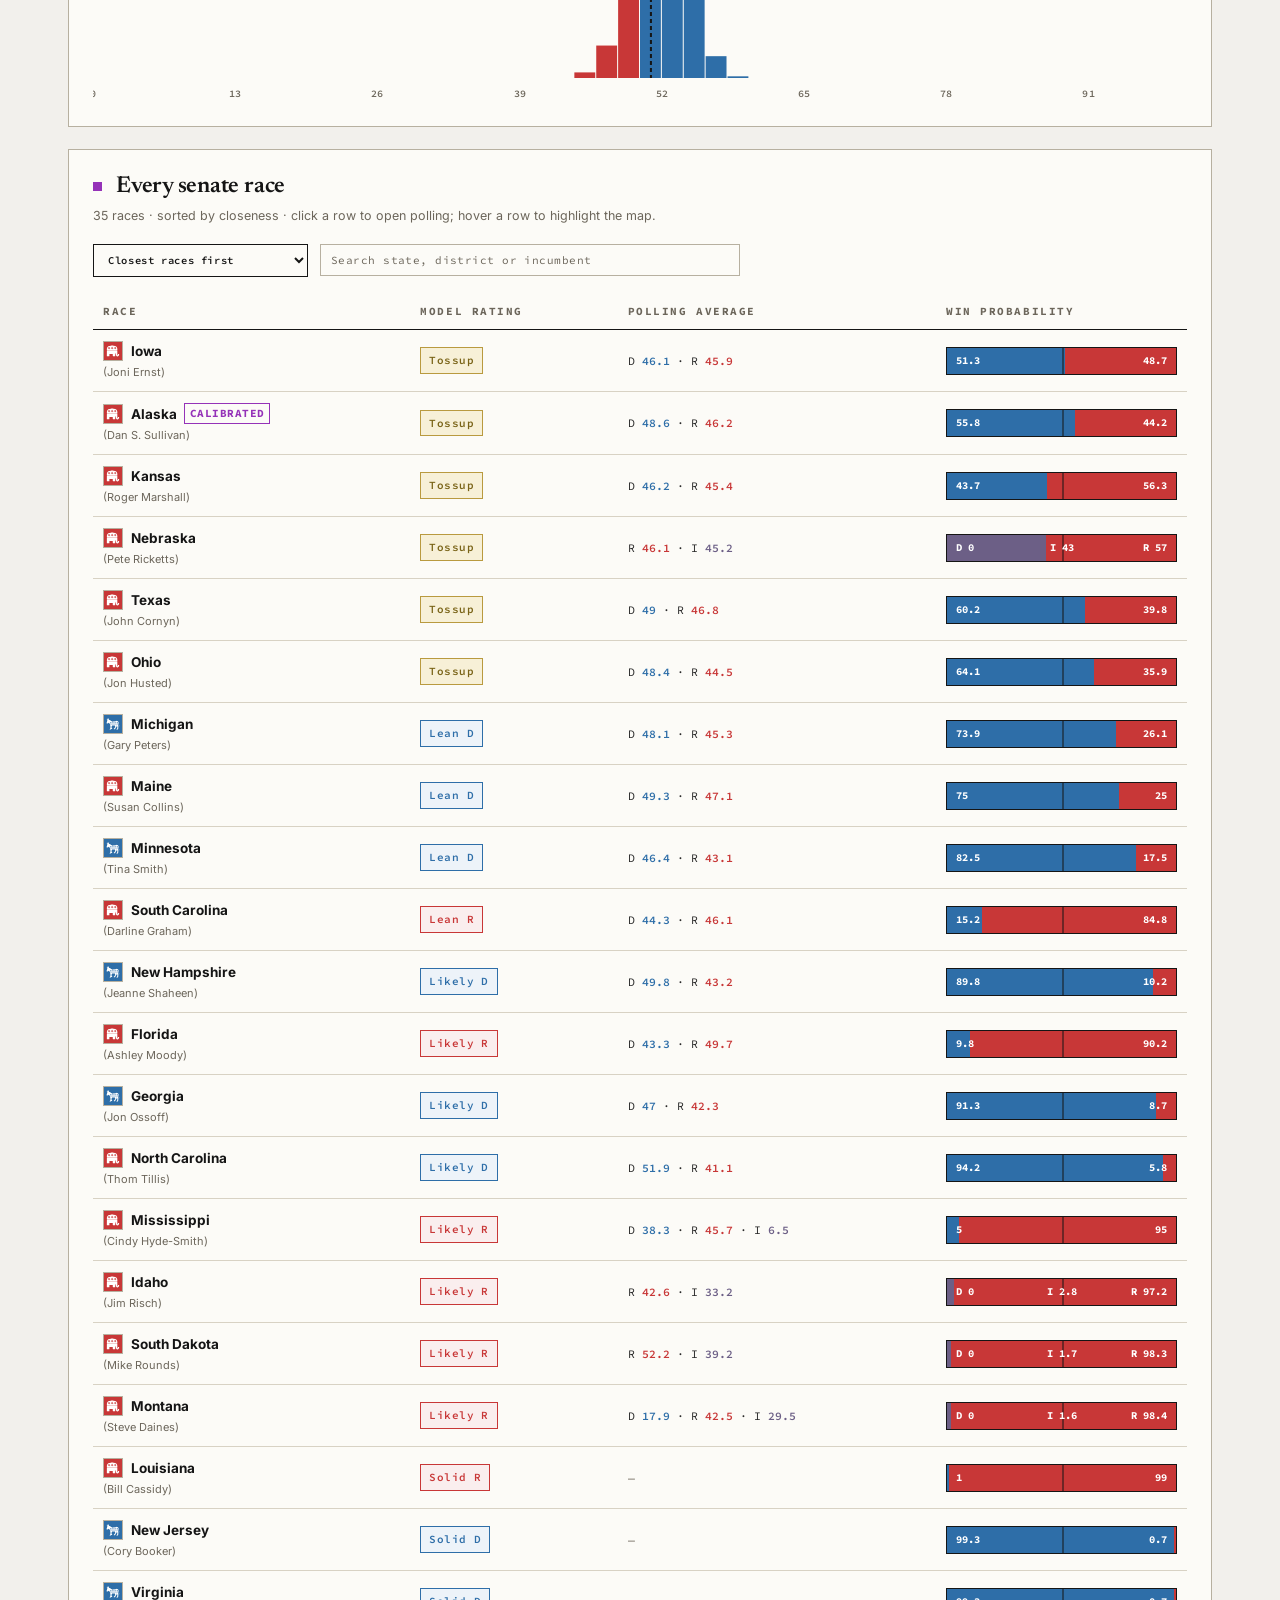
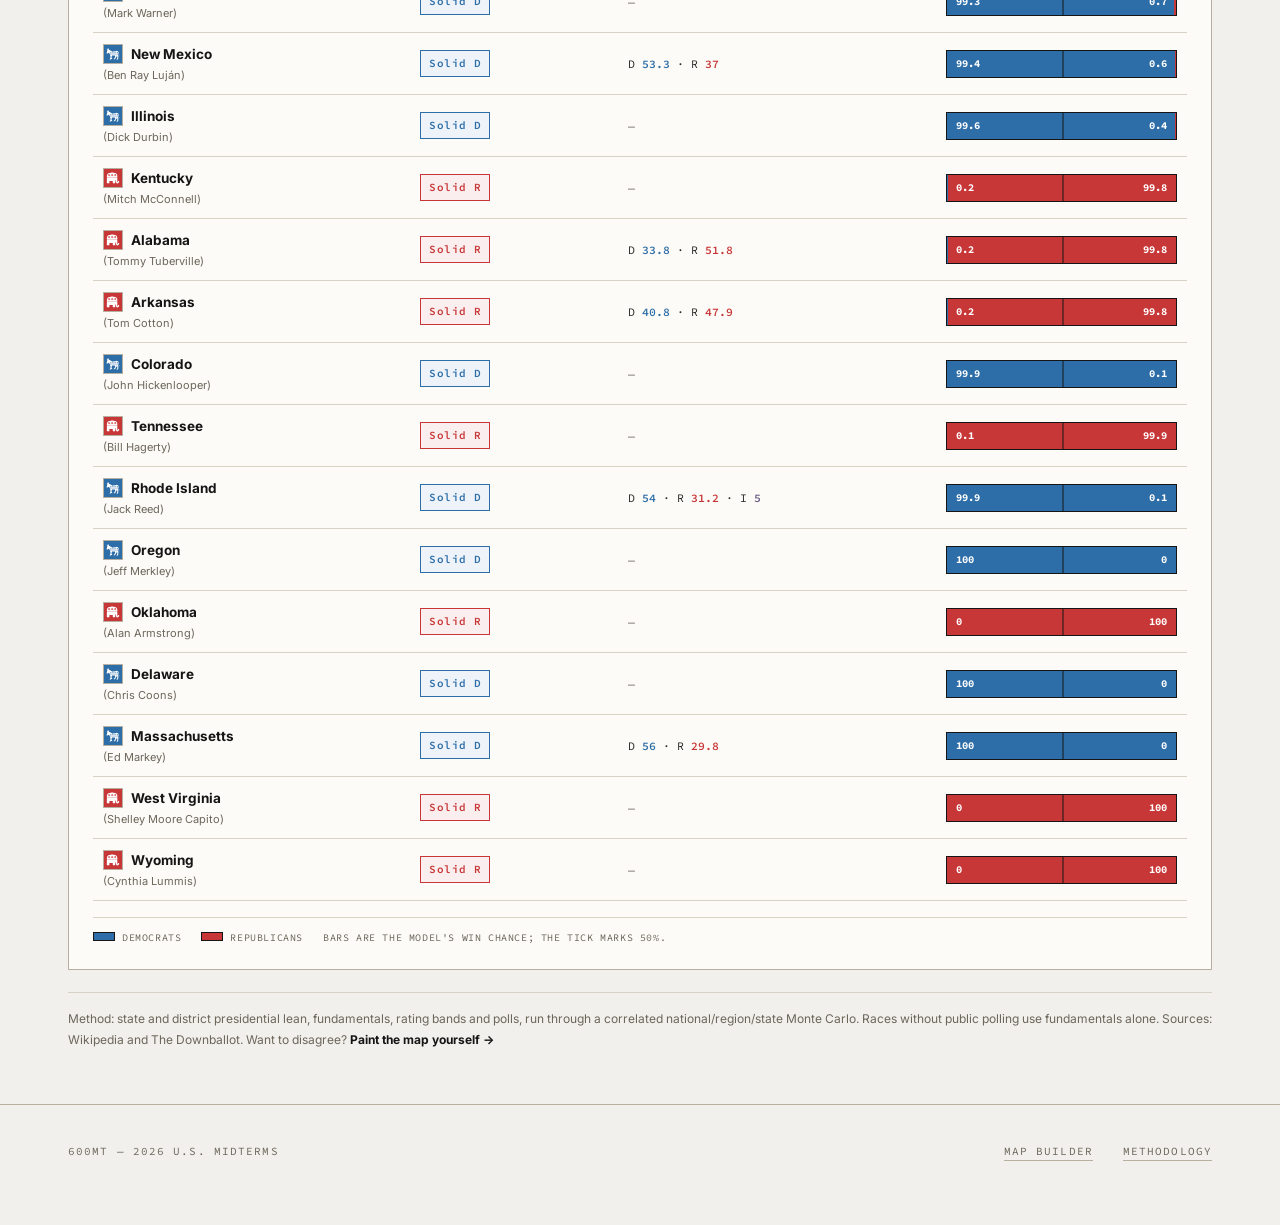
==== commit 4fe3d518: "Make the 600mt masthead less generic" ====
--- a/index.html
+++ b/index.html
@@ -11,7 +11,7 @@
   <meta property="og:url" content="https://anketdelisi.github.io/600mt/">
   <meta name="twitter:card" content="summary">
   <link rel="icon" type="image/svg+xml" href="img/logo.svg">
-  <link rel="stylesheet" href="css/site.css?v=20261023b">
+  <link rel="stylesheet" href="css/site.css?v=20261023c">
 </head>
 <body>
   <header class="topbar">
@@ -30,10 +30,10 @@
 
   <main class="shell">
     <header class="masthead">
-      <div class="kicker">2026 United States midterm elections &middot; November 3</div>
-      <h1 class="display">The midterms,<br><em>race by race.</em></h1>
+      <h1 class="display">The midterms,<br><span class="display-accent">race by race.</span></h1>
       <p class="lede">Race-by-race chances for the Senate, the House and the governorships — presidential lean, district fundamentals, polls, and a correlated national-swing simulation of 20,000 election nights.</p>
       <div class="dateline">
+        <span>2026 midterms &middot; November 3</span>
         <span>Generic ballot <b id="generic">—</b></span>
         <span class="spacer"></span>
         <a href="map.html"><b>Open map builder &rarr;</b></a>
@@ -61,6 +61,6 @@
     </div>
   </footer>
 
-  <script src="js/forecast.js?v=20261023b"></script>
+  <script src="js/forecast.js?v=20261023c"></script>
 </body>
 </html>
--- a/css/site.css
+++ b/css/site.css
@@ -104,7 +104,7 @@
   font-family:var(--serif);font-weight:600;font-size:clamp(44px,6.4vw,84px);
   line-height:0.98;letter-spacing:-0.03em;margin:0 0 22px;max-width:1000px;
 }
-h1.display em{font-style:italic;color:var(--brand)}
+h1.display .display-accent{font-style:normal;color:var(--brand);font-weight:500}
 .lede{font-family:var(--serif);font-size:clamp(17px,2vw,21px);line-height:1.5;color:var(--ink-2);max-width:72ch;margin:0 0 24px}
 .dateline{display:flex;flex-wrap:wrap;align-items:center;gap:10px 22px;border-top:1px solid var(--line-strong);padding-top:14px;font-family:var(--mono);font-size:11px;font-weight:500;letter-spacing:0.08em;text-transform:uppercase;color:var(--muted)}
 .dateline b{color:var(--ink);font-weight:700}
